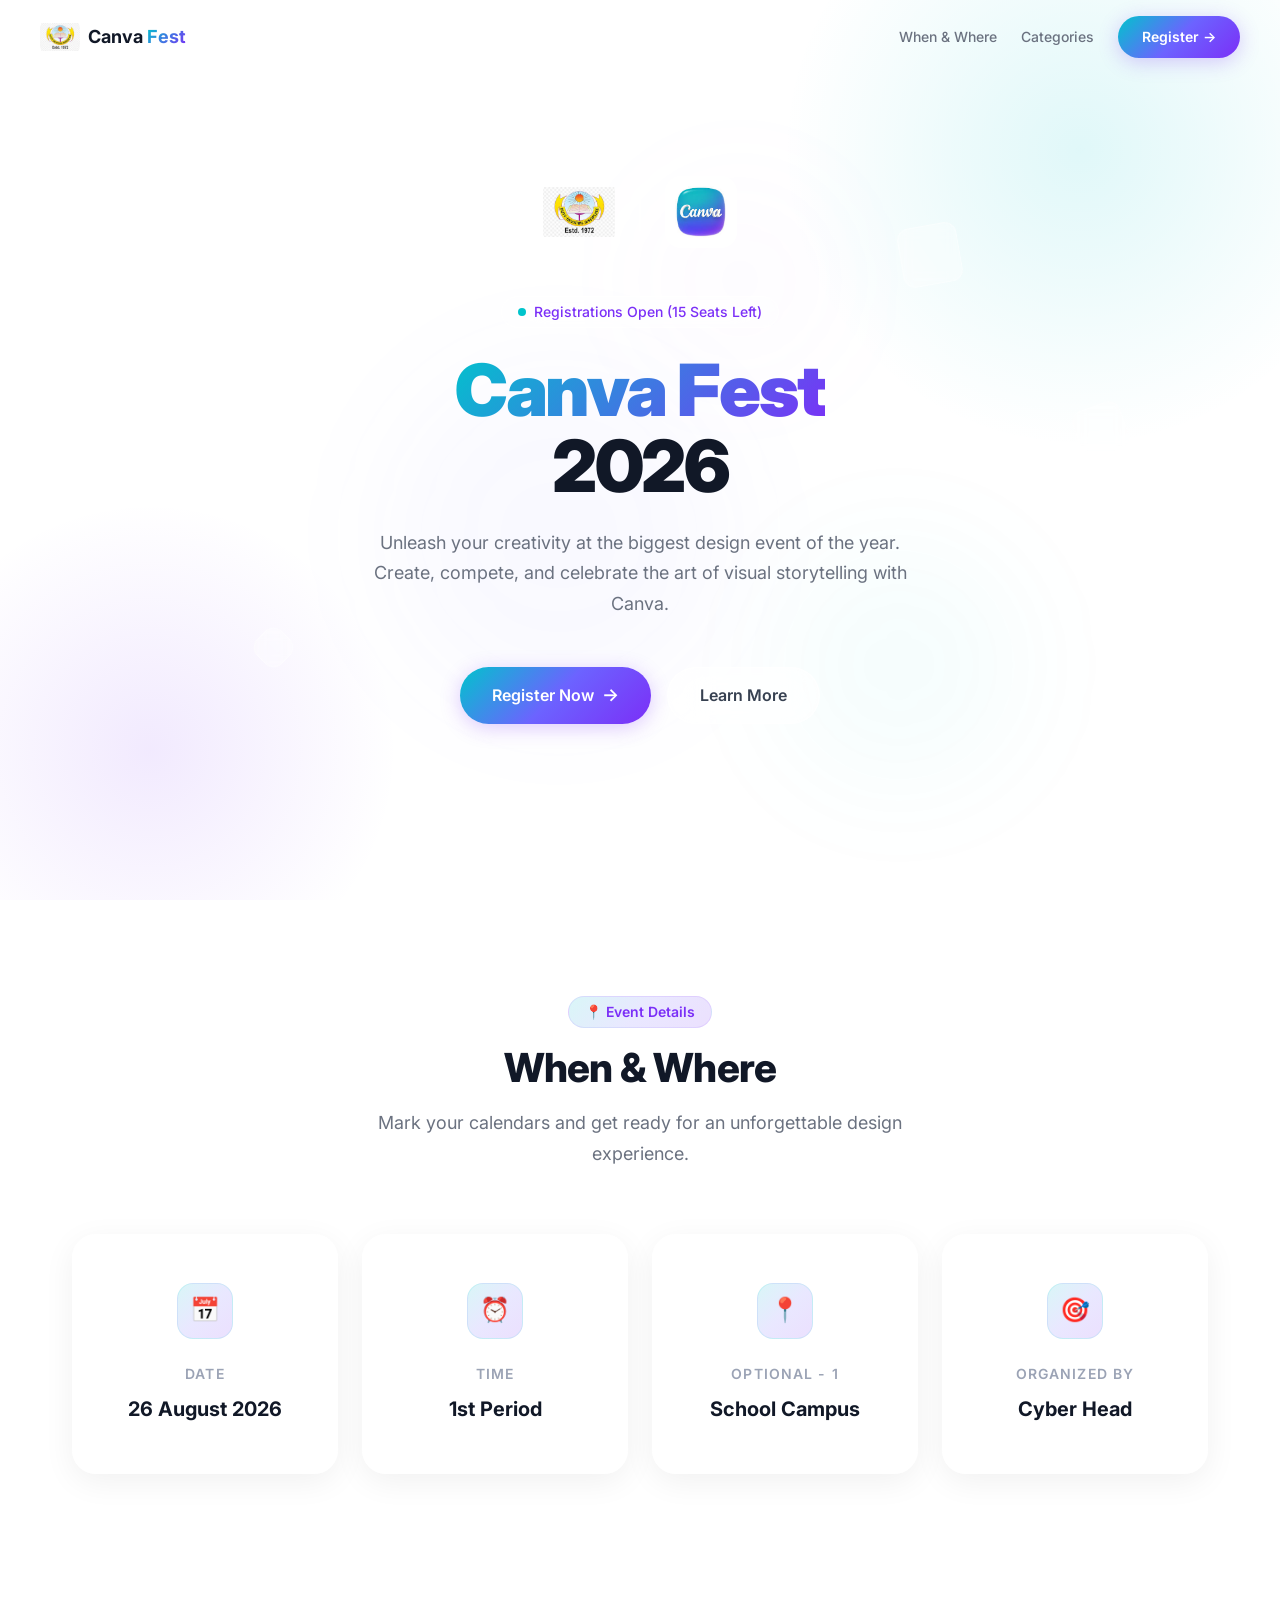
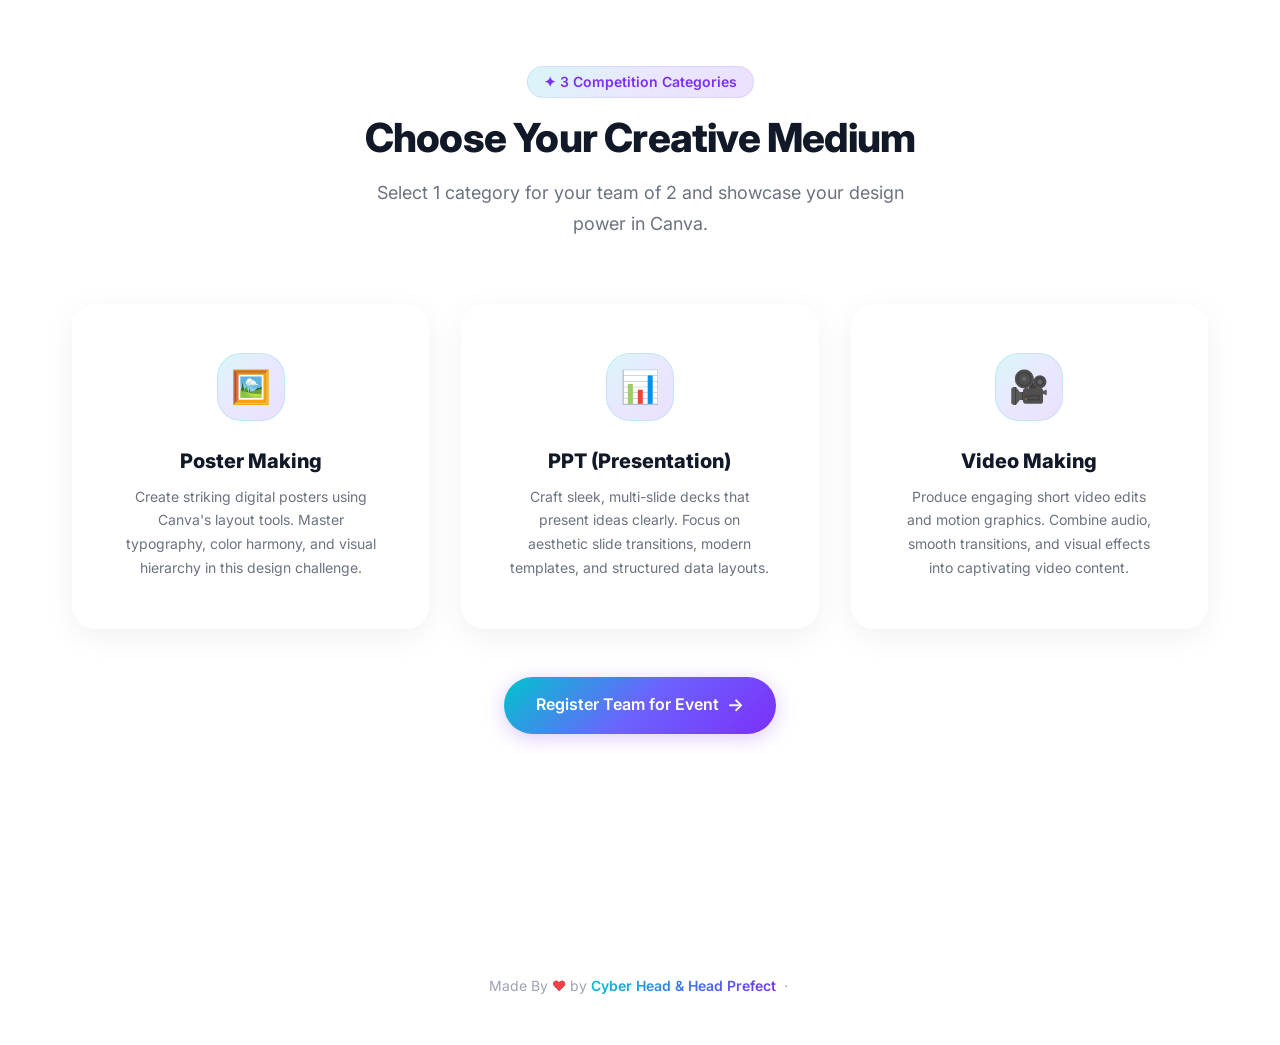
==== index.html @ d44f9035 "Update" ====
<!DOCTYPE html>
<html lang="en">
<head>
  <meta charset="UTF-8">
  <meta name="viewport" content="width=device-width, initial-scale=1.0">
  <meta name="description" content="Canva Fest 2026 — A creative design event organized by the Cyber Head. Register now to showcase your design skills!">
  <title>Canva Fest 2026 — Creative Design Event</title>
  <link rel="icon" href="assets/Canva.png" type="image/png">
  <link rel="stylesheet" href="style.css">
</head>
<body>

  
  <div class="skeleton-wrapper" id="skeletonLoader">
    <div class="skeleton-pulse">
      <div class="skeleton-logo"></div>
    </div>
    <div class="skeleton-bar skeleton-bar--lg"></div>
    <div class="skeleton-bar skeleton-bar--md"></div>
    <div class="skeleton-bar skeleton-bar--sm"></div>
  </div>

  
  <div class="mesh-bg">
    <div class="mesh-orb mesh-orb--1"></div>
    <div class="mesh-orb mesh-orb--2"></div>
    <div class="mesh-orb mesh-orb--3"></div>
  </div>

  <div class="glass-shards">
    <div class="glass-shard glass-shard--1"></div>
    <div class="glass-shard glass-shard--2"></div>
    <div class="glass-shard glass-shard--3"></div>
    <div class="glass-shard glass-shard--4"></div>
    <div class="glass-shard glass-shard--5"></div>
  </div>

  
  <nav class="nav" id="mainNav">
    <div class="nav__inner">
      <a href="index.html" class="nav__brand">
        <img src="assets/Logo.png" alt="School Logo" class="nav__logo">
        <div class="nav__title">Canva <span>Fest</span></div>
      </a>
      <ul class="nav__links">
        <li><a href="#details" class="nav__link">When & Where</a></li>
        <li><a href="#categories" class="nav__link">Categories</a></li>
        <li><a href="register.html" class="btn btn--primary" style="padding: 10px 24px; font-size: 0.875rem;">Register →</a></li>
      </ul>
    </div>
  </nav>

  <!-- Hero Section -->
  <section class="hero" id="hero">
    <div class="hero__content">

      <div class="hero__logos fade-in">
        <img src="assets/Logo.png" alt="School Logo" class="hero__logo-img">
        <div class="hero__logo-divider"></div>
        <img src="assets/Canva.png" alt="Canva Logo" class="hero__logo-img">
      </div>

      <div class="hero__badge fade-in fade-in-delay-1" id="heroBadge">
        <span class="hero__badge-dot" id="heroBadgeDot"></span>
        <span id="heroBadgeText">Registrations Open (15 Seats Left)</span>
      </div>

      <h1 class="hero__title fade-in fade-in-delay-2">
        <span class="hero__title--gradient">Canva Fest</span><br>2026
      </h1>

      <p class="hero__subtitle fade-in fade-in-delay-3">
        Unleash your creativity at the biggest design event of the year. 
        Create, compete, and celebrate the art of visual storytelling with Canva.
      </p>

      <div class="fade-in fade-in-delay-4" style="display: flex; gap: 1rem; justify-content: center; flex-wrap: wrap;">
        <a href="register.html" class="btn btn--primary">
          Register Now
          <span class="btn__icon">→</span>
        </a>
        <a href="#details" class="btn btn--glass">
          Learn More
        </a>
      </div>

    </div>
  </section>

  <!-- 1st Section after Hero: When & Where -->
  <section class="section" id="details">
    <div class="section__header fade-in">
      <span class="section__label">📍 Event Details</span>
      <h2 class="section__title">When & Where</h2>
      <p class="section__description">
        Mark your calendars and get ready for an unforgettable design experience.
      </p>
    </div>

    <div class="details__grid">
      <div class="glass-card detail-card fade-in fade-in-delay-1">
        <div class="detail-card__icon">📅</div>
        <div class="detail-card__title">Date</div>
        <div class="detail-card__value">26 August 2026</div>
      </div>

      <div class="glass-card detail-card fade-in fade-in-delay-2">
        <div class="detail-card__icon">⏰</div>
        <div class="detail-card__title">Time</div>
        <div class="detail-card__value"> 1st Period </div>
      </div>

      <div class="glass-card detail-card fade-in fade-in-delay-3">
        <div class="detail-card__icon">📍</div>
        <div class="detail-card__title"> Optional - 1 </div>
        <div class="detail-card__value">School Campus</div>
      </div>

      <div class="glass-card detail-card fade-in fade-in-delay-4">
        <div class="detail-card__icon">🎯</div>
        <div class="detail-card__title">Organized By</div>
        <div class="detail-card__value">Cyber Head</div>
      </div>
    </div>
  </section>

  <!-- 2nd Section: Competition Categories (Replaces old What is Canva & Team sections) -->
  <section class="section" id="categories">
    <div class="section__header fade-in">
      <span class="section__label">✦ 3 Competition Categories</span>
      <h2 class="section__title">Choose Your Creative Medium</h2>
      <p class="section__description">
        Select 1 category for your team of 2 and showcase your design power in Canva.
      </p>
    </div>

    <div class="categories-showcase-grid">

      <!-- Category 1: Poster Making -->
      <div class="glass-card glass-card--strong cat-showcase-card fade-in fade-in-delay-1">
        <div class="cat-showcase-icon">🖼️</div>
        <h3 class="cat-showcase-title">Poster Making</h3>
        <p class="cat-showcase-desc">
          Create striking digital posters using Canva's layout tools. 
          Master typography, color harmony, and visual hierarchy in this design challenge.
        </p>
      </div>

      <!-- Category 2: PPT -->
      <div class="glass-card glass-card--strong cat-showcase-card fade-in fade-in-delay-2">
        <div class="cat-showcase-icon">📊</div>
        <h3 class="cat-showcase-title">PPT (Presentation)</h3>
        <p class="cat-showcase-desc">
          Craft sleek, multi-slide decks that present ideas clearly. 
          Focus on aesthetic slide transitions, modern templates, and structured data layouts.
        </p>
      </div>

      <!-- Category 3: Video Making -->
      <div class="glass-card glass-card--strong cat-showcase-card fade-in fade-in-delay-3">
        <div class="cat-showcase-icon">🎥</div>
        <h3 class="cat-showcase-title">Video Making</h3>
        <p class="cat-showcase-desc">
          Produce engaging short video edits and motion graphics. 
          Combine audio, smooth transitions, and visual effects into captivating video content.
        </p>
      </div>

    </div>

    <div style="text-align: center; margin-top: var(--space-2xl);" class="fade-in">
      <a href="register.html" class="btn btn--primary">
        Register Team for Event
        <span class="btn__icon">→</span>
      </a>
    </div>
  </section>

  
  <footer class="footer">
    <p class="footer__text">
      Made By <span class="heart">♥</span> by <span>Cyber Head & Head Prefect</span> &nbsp;·&nbsp;
    </p>
  </footer>

  <script src="script.js"></script>
</body>
</html>
---- style.css ----
@import url('https://fonts.googleapis.com/css2?family=Inter:wght@300;400;500;600;700;800;900&display=swap');

:root {
  
  --white: #ffffff;
  --white-soft: #f8f9fc;
  --white-muted: #eef1f6;
  --gray-100: #f1f3f8;
  --gray-200: #e2e6ee;
  --gray-300: #c8cdd8;
  --gray-400: #9ba3b5;
  --gray-500: #6b7280;
  --gray-700: #374151;
  --gray-900: #111827;

  --canva-teal: #00c4cc;
  --canva-cyan: #23b5d3;
  --canva-blue: #6c63ff;
  --canva-purple: #7b2ff7;
  --canva-violet: #8b5cf6;
  --canva-pink: #c084fc;
  --canva-gradient: linear-gradient(135deg, #00c4cc 0%, #6c63ff 50%, #7b2ff7 100%);
  --canva-gradient-soft: linear-gradient(135deg, rgba(0, 196, 204, 0.15) 0%, rgba(108, 99, 255, 0.15) 50%, rgba(123, 47, 247, 0.15) 100%);
  --canva-gradient-text: linear-gradient(135deg, #00c4cc 0%, #7b2ff7 100%);

  
  --glass-bg: rgba(255, 255, 255, 0.45);
  --glass-bg-strong: rgba(255, 255, 255, 0.65);
  --glass-bg-subtle: rgba(255, 255, 255, 0.25);
  --glass-border: rgba(255, 255, 255, 0.5);
  --glass-border-strong: rgba(255, 255, 255, 0.7);
  --glass-shadow: 0 8px 32px rgba(0, 0, 0, 0.06);
  --glass-shadow-lg: 0 16px 48px rgba(0, 0, 0, 0.08);
  --glass-shadow-xl: 0 24px 64px rgba(0, 0, 0, 0.1);
  --glass-blur: blur(20px);
  --glass-blur-strong: blur(30px);

  
  --space-xs: 0.25rem;
  --space-sm: 0.5rem;
  --space-md: 1rem;
  --space-lg: 1.5rem;
  --space-xl: 2rem;
  --space-2xl: 3rem;
  --space-3xl: 4rem;
  --space-4xl: 6rem;

  
  --radius-sm: 8px;
  --radius-md: 12px;
  --radius-lg: 16px;
  --radius-xl: 24px;
  --radius-2xl: 32px;
  --radius-full: 9999px;

  
  --transition-fast: 0.2s cubic-bezier(0.4, 0, 0.2, 1);
  --transition-base: 0.3s cubic-bezier(0.4, 0, 0.2, 1);
  --transition-slow: 0.5s cubic-bezier(0.4, 0, 0.2, 1);
  --transition-spring: 0.6s cubic-bezier(0.34, 1.56, 0.64, 1);

  
  --font-family: 'Inter', -apple-system, BlinkMacSystemFont, 'Segoe UI', sans-serif;
  --font-size-xs: 0.75rem;
  --font-size-sm: 0.875rem;
  --font-size-base: 1rem;
  --font-size-lg: 1.125rem;
  --font-size-xl: 1.25rem;
  --font-size-2xl: 1.5rem;
  --font-size-3xl: 2rem;
  --font-size-4xl: 2.5rem;
  --font-size-5xl: 3.5rem;
  --font-size-6xl: 4.5rem;
}

*,
*::before,
*::after {
  box-sizing: border-box;
  margin: 0;
  padding: 0;
}

html {
  scroll-behavior: smooth;
  -webkit-font-smoothing: antialiased;
  -moz-osx-font-smoothing: grayscale;
}

body {
  font-family: var(--font-family);
  font-size: var(--font-size-base);
  line-height: 1.6;
  color: var(--gray-700);
  background: var(--white);
  overflow-x: hidden;
  min-height: 100vh;
}

img {
  max-width: 100%;
  height: auto;
  display: block;
}

a {
  text-decoration: none;
  color: inherit;
  transition: color var(--transition-fast);
}

button {
  font-family: var(--font-family);
  cursor: pointer;
  border: none;
  outline: none;
}

input, select, textarea {
  font-family: var(--font-family);
  outline: none;
}

.mesh-bg {
  position: fixed;
  inset: 0;
  z-index: -2;
  background: var(--white);
  overflow: hidden;
}

.mesh-bg::before {
  content: '';
  position: absolute;
  width: 600px;
  height: 600px;
  border-radius: 50%;
  background: radial-gradient(circle, rgba(0, 196, 204, 0.12) 0%, transparent 70%);
  top: -150px;
  right: -100px;
  animation: meshFloat1 20s ease-in-out infinite;
}

.mesh-bg::after {
  content: '';
  position: absolute;
  width: 500px;
  height: 500px;
  border-radius: 50%;
  background: radial-gradient(circle, rgba(123, 47, 247, 0.1) 0%, transparent 70%);
  bottom: -100px;
  left: -100px;
  animation: meshFloat2 25s ease-in-out infinite;
}

.mesh-orb {
  position: absolute;
  border-radius: 50%;
  filter: blur(60px);
  opacity: 0.5;
  animation: meshFloat3 18s ease-in-out infinite;
}

.mesh-orb--1 {
  width: 350px;
  height: 350px;
  background: rgba(108, 99, 255, 0.08);
  top: 40%;
  left: 30%;
}

.mesh-orb--2 {
  width: 250px;
  height: 250px;
  background: rgba(0, 196, 204, 0.08);
  top: 60%;
  right: 20%;
  animation-delay: -5s;
  animation-duration: 22s;
}

.mesh-orb--3 {
  width: 200px;
  height: 200px;
  background: rgba(192, 132, 252, 0.06);
  top: 20%;
  left: 50%;
  animation-delay: -10s;
  animation-duration: 28s;
}

@keyframes meshFloat1 {
  0%, 100% { transform: translate(0, 0) scale(1); }
  33% { transform: translate(50px, 80px) scale(1.1); }
  66% { transform: translate(-30px, 40px) scale(0.95); }
}

@keyframes meshFloat2 {
  0%, 100% { transform: translate(0, 0) scale(1); }
  33% { transform: translate(-40px, -60px) scale(1.05); }
  66% { transform: translate(60px, -20px) scale(0.9); }
}

@keyframes meshFloat3 {
  0%, 100% { transform: translate(0, 0); }
  25% { transform: translate(30px, -40px); }
  50% { transform: translate(-20px, 30px); }
  75% { transform: translate(40px, 20px); }
}

.glass-shards {
  position: fixed;
  inset: 0;
  z-index: -1;
  pointer-events: none;
  overflow: hidden;
}

.glass-shard {
  position: absolute;
  background: rgba(255, 255, 255, 0.3);
  backdrop-filter: blur(8px);
  -webkit-backdrop-filter: blur(8px);
  border: 1px solid rgba(255, 255, 255, 0.4);
  border-radius: var(--radius-md);
}

.glass-shard--1 {
  width: 80px;
  height: 80px;
  top: 15%;
  left: 8%;
  transform: rotate(15deg);
  animation: shardFloat 12s ease-in-out infinite;
}

.glass-shard--2 {
  width: 50px;
  height: 50px;
  top: 45%;
  right: 12%;
  transform: rotate(-20deg);
  animation: shardFloat 15s ease-in-out infinite reverse;
  animation-delay: -3s;
}

.glass-shard--3 {
  width: 35px;
  height: 35px;
  top: 70%;
  left: 20%;
  transform: rotate(45deg);
  animation: shardFloat 10s ease-in-out infinite;
  animation-delay: -6s;
}

.glass-shard--4 {
  width: 60px;
  height: 60px;
  top: 25%;
  right: 25%;
  transform: rotate(-10deg);
  animation: shardFloat 18s ease-in-out infinite reverse;
  animation-delay: -2s;
}

.glass-shard--5 {
  width: 45px;
  height: 45px;
  bottom: 20%;
  right: 8%;
  transform: rotate(30deg);
  animation: shardFloat 14s ease-in-out infinite;
  animation-delay: -8s;
}

@keyframes shardFloat {
  0%, 100% { transform: translateY(0) rotate(15deg); opacity: 0.3; }
  50% { transform: translateY(-30px) rotate(25deg); opacity: 0.6; }
}

.glass-card {
  background: var(--glass-bg);
  backdrop-filter: var(--glass-blur);
  -webkit-backdrop-filter: var(--glass-blur);
  border: 1px solid var(--glass-border);
  border-radius: var(--radius-xl);
  box-shadow: var(--glass-shadow);
  transition: transform var(--transition-base), box-shadow var(--transition-base);
}

.glass-card:hover {
  transform: translateY(-4px);
  box-shadow: var(--glass-shadow-lg);
}

.glass-card--strong {
  background: var(--glass-bg-strong);
  border-color: var(--glass-border-strong);
}

.glass-card--subtle {
  background: var(--glass-bg-subtle);
}

.skeleton-wrapper {
  position: fixed;
  inset: 0;
  z-index: 9999;
  background: var(--white);
  display: flex;
  align-items: center;
  justify-content: center;
  flex-direction: column;
  gap: var(--space-xl);
  transition: opacity 0.6s ease, visibility 0.6s ease;
}

.skeleton-wrapper.loaded {
  opacity: 0;
  visibility: hidden;
  pointer-events: none;
}

.skeleton-logo {
  width: 80px;
  height: 80px;
  border-radius: var(--radius-xl);
  background: var(--gray-100);
  position: relative;
  overflow: hidden;
}

.skeleton-bar {
  height: 16px;
  border-radius: var(--radius-full);
  background: var(--gray-100);
  position: relative;
  overflow: hidden;
}

.skeleton-bar--lg {
  width: 280px;
}

.skeleton-bar--md {
  width: 200px;
}

.skeleton-bar--sm {
  width: 140px;
}

.skeleton-logo::after,
.skeleton-bar::after {
  content: '';
  position: absolute;
  inset: 0;
  background: linear-gradient(
    90deg,
    transparent 0%,
    rgba(0, 196, 204, 0.08) 40%,
    rgba(123, 47, 247, 0.08) 60%,
    transparent 100%
  );
  animation: shimmer 1.8s ease-in-out infinite;
}

@keyframes shimmer {
  0% { transform: translateX(-100%); }
  100% { transform: translateX(100%); }
}

.skeleton-pulse {
  width: 120px;
  height: 120px;
  border-radius: 50%;
  position: relative;
  display: flex;
  align-items: center;
  justify-content: center;
}

.skeleton-pulse::before,
.skeleton-pulse::after {
  content: '';
  position: absolute;
  border-radius: 50%;
  border: 2px solid var(--canva-teal);
  opacity: 0;
  animation: pulseRing 2s ease-out infinite;
}

.skeleton-pulse::before {
  inset: 0;
}

.skeleton-pulse::after {
  inset: -10px;
  animation-delay: 0.5s;
}

@keyframes pulseRing {
  0% { transform: scale(0.8); opacity: 0.8; }
  100% { transform: scale(1.3); opacity: 0; }
}

.nav {
  position: fixed;
  top: 0;
  left: 0;
  right: 0;
  z-index: 1000;
  padding: var(--space-md) var(--space-xl);
  transition: background var(--transition-base), backdrop-filter var(--transition-base), box-shadow var(--transition-base);
}

.nav.scrolled {
  background: var(--glass-bg-strong);
  backdrop-filter: var(--glass-blur);
  -webkit-backdrop-filter: var(--glass-blur);
  border-bottom: 1px solid var(--glass-border);
  box-shadow: 0 4px 20px rgba(0, 0, 0, 0.04);
}

.nav__inner {
  max-width: 1200px;
  margin: 0 auto;
  display: flex;
  align-items: center;
  justify-content: space-between;
}

.nav__brand {
  display: flex;
  align-items: center;
  gap: var(--space-sm);
}

.nav__logo {
  width: 40px;
  height: 40px;
  border-radius: var(--radius-md);
  object-fit: contain;
}

.nav__title {
  font-size: var(--font-size-lg);
  font-weight: 700;
  color: var(--gray-900);
}

.nav__title span {
  background: var(--canva-gradient-text);
  -webkit-background-clip: text;
  -webkit-text-fill-color: transparent;
  background-clip: text;
}

.nav__links {
  display: flex;
  align-items: center;
  gap: var(--space-lg);
  list-style: none;
}

.nav__link {
  font-size: var(--font-size-sm);
  font-weight: 500;
  color: var(--gray-500);
  transition: color var(--transition-fast);
  position: relative;
}

.nav__link::after {
  content: '';
  position: absolute;
  bottom: -4px;
  left: 0;
  width: 0;
  height: 2px;
  background: var(--canva-gradient);
  border-radius: var(--radius-full);
  transition: width var(--transition-base);
}

.nav__link:hover {
  color: var(--gray-900);
}

.nav__link:hover::after {
  width: 100%;
}

.hero {
  min-height: 100vh;
  display: flex;
  align-items: center;
  justify-content: center;
  padding: var(--space-4xl) var(--space-xl);
  position: relative;
}

.hero__content {
  text-align: center;
  max-width: 700px;
  z-index: 1;
}

.hero__logos {
  display: flex;
  align-items: center;
  justify-content: center;
  gap: var(--space-lg);
  margin-bottom: var(--space-2xl);
}

.hero__logo-img {
  width: 72px;
  height: 72px;
  object-fit: contain;
  border-radius: var(--radius-lg);
  transition: transform var(--transition-spring);
}

.hero__logo-img:hover {
  transform: scale(1.1) rotate(-3deg);
}

.hero__logo-divider {
  width: 2px;
  height: 40px;
  background: var(--glass-border);
  border-radius: var(--radius-full);
}

.hero__badge {
  display: inline-flex;
  align-items: center;
  gap: var(--space-sm);
  padding: var(--space-xs) var(--space-md);
  background: var(--glass-bg);
  backdrop-filter: var(--glass-blur);
  -webkit-backdrop-filter: var(--glass-blur);
  border: 1px solid var(--glass-border);
  border-radius: var(--radius-full);
  font-size: var(--font-size-sm);
  font-weight: 500;
  color: var(--canva-purple);
  margin-bottom: var(--space-lg);
}

.hero__badge-dot {
  width: 8px;
  height: 8px;
  border-radius: 50%;
  background: var(--canva-teal);
  animation: dotPulse 2s ease-in-out infinite;
}

@keyframes dotPulse {
  0%, 100% { opacity: 1; transform: scale(1); }
  50% { opacity: 0.5; transform: scale(0.8); }
}

.hero__title {
  font-size: var(--font-size-6xl);
  font-weight: 900;
  line-height: 1.05;
  color: var(--gray-900);
  margin-bottom: var(--space-lg);
  letter-spacing: -0.03em;
}

.hero__title--gradient {
  background: var(--canva-gradient-text);
  -webkit-background-clip: text;
  -webkit-text-fill-color: transparent;
  background-clip: text;
}

.hero__subtitle {
  font-size: var(--font-size-lg);
  color: var(--gray-500);
  line-height: 1.7;
  margin-bottom: var(--space-2xl);
  max-width: 540px;
  margin-left: auto;
  margin-right: auto;
}

.btn {
  display: inline-flex;
  align-items: center;
  justify-content: center;
  gap: var(--space-sm);
  padding: 14px 32px;
  font-size: var(--font-size-base);
  font-weight: 600;
  border-radius: var(--radius-full);
  transition: all var(--transition-base);
  position: relative;
  overflow: hidden;
}

.btn--primary {
  background: var(--canva-gradient);
  color: var(--white);
  box-shadow: 0 4px 20px rgba(123, 47, 247, 0.25);
}

.btn--primary:hover {
  transform: translateY(-2px);
  box-shadow: 0 8px 30px rgba(123, 47, 247, 0.35);
}

.btn--primary:active {
  transform: translateY(0);
}

.btn--primary::after {
  content: '';
  position: absolute;
  width: 0;
  height: 0;
  border-radius: 50%;
  background: rgba(255, 255, 255, 0.25);
  transition: width 0.6s ease, height 0.6s ease, opacity 0.6s ease;
  transform: translate(-50%, -50%);
  opacity: 0;
}

.btn--primary.ripple::after {
  width: 300px;
  height: 300px;
  opacity: 0;
}

.btn--glass {
  background: var(--glass-bg-strong);
  backdrop-filter: var(--glass-blur);
  -webkit-backdrop-filter: var(--glass-blur);
  border: 1px solid var(--glass-border);
  color: var(--gray-700);
}

.btn--glass:hover {
  background: var(--glass-bg);
  transform: translateY(-2px);
  box-shadow: var(--glass-shadow);
}

.btn__icon {
  font-size: var(--font-size-lg);
  transition: transform var(--transition-fast);
}

.btn:hover .btn__icon {
  transform: translateX(3px);
}

.section {
  padding: var(--space-4xl) var(--space-xl);
  max-width: 1200px;
  margin: 0 auto;
}

.section__header {
  text-align: center;
  margin-bottom: var(--space-3xl);
}

.section__label {
  display: inline-flex;
  align-items: center;
  gap: var(--space-sm);
  padding: var(--space-xs) var(--space-md);
  background: var(--canva-gradient-soft);
  border-radius: var(--radius-full);
  font-size: var(--font-size-sm);
  font-weight: 600;
  color: var(--canva-purple);
  margin-bottom: var(--space-md);
  border: 1px solid rgba(123, 47, 247, 0.1);
}

.section__title {
  font-size: var(--font-size-4xl);
  font-weight: 800;
  color: var(--gray-900);
  line-height: 1.2;
  letter-spacing: -0.02em;
}

.section__description {
  font-size: var(--font-size-lg);
  color: var(--gray-500);
  max-width: 560px;
  margin: var(--space-md) auto 0;
  line-height: 1.7;
}

.about__card {
  padding: var(--space-3xl);
  display: flex;
  align-items: center;
  gap: var(--space-3xl);
}

.about__image-wrapper {
  flex-shrink: 0;
  width: 200px;
  height: 200px;
  display: flex;
  align-items: center;
  justify-content: center;
  background: var(--canva-gradient-soft);
  border-radius: var(--radius-2xl);
  border: 1px solid rgba(0, 196, 204, 0.15);
}

.about__image {
  width: 140px;
  height: 140px;
  object-fit: contain;
}

.about__text {
  flex: 1;
}

.about__text h3 {
  font-size: var(--font-size-2xl);
  font-weight: 700;
  color: var(--gray-900);
  margin-bottom: var(--space-md);
}

.about__text p {
  color: var(--gray-500);
  line-height: 1.8;
  margin-bottom: var(--space-md);
}

.about__text p:last-child {
  margin-bottom: 0;
}

.details__grid {
  display: grid;
  grid-template-columns: repeat(auto-fit, minmax(250px, 1fr));
  gap: var(--space-lg);
}

.detail-card {
  padding: var(--space-2xl);
  text-align: center;
}

.detail-card__icon {
  width: 56px;
  height: 56px;
  border-radius: var(--radius-lg);
  background: var(--canva-gradient-soft);
  display: flex;
  align-items: center;
  justify-content: center;
  font-size: 24px;
  margin: 0 auto var(--space-lg);
  border: 1px solid rgba(0, 196, 204, 0.12);
}

.detail-card__title {
  font-size: var(--font-size-sm);
  font-weight: 600;
  color: var(--gray-400);
  text-transform: uppercase;
  letter-spacing: 0.08em;
  margin-bottom: var(--space-sm);
}

.detail-card__value {
  font-size: var(--font-size-xl);
  font-weight: 700;
  color: var(--gray-900);
}

/* Category Showcase Section Styles */
.categories-showcase-grid {
  display: grid;
  grid-template-columns: repeat(auto-fit, minmax(280px, 1fr));
  gap: var(--space-xl);
}

.cat-showcase-card {
  padding: var(--space-2xl);
  text-align: center;
  position: relative;
  overflow: hidden;
  transition: transform var(--transition-base), box-shadow var(--transition-base);
}

.cat-showcase-card::before {
  content: '';
  position: absolute;
  top: 0;
  left: 0;
  right: 0;
  height: 4px;
  background: var(--canva-gradient);
  opacity: 0;
  transition: opacity var(--transition-fast);
}

.cat-showcase-card:hover::before {
  opacity: 1;
}

.cat-showcase-icon {
  width: 68px;
  height: 68px;
  border-radius: var(--radius-xl);
  background: var(--canva-gradient-soft);
  display: flex;
  align-items: center;
  justify-content: center;
  font-size: 32px;
  margin: 0 auto var(--space-lg);
  border: 1px solid rgba(0, 196, 204, 0.15);
  transition: transform var(--transition-spring);
}

.cat-showcase-card:hover .cat-showcase-icon {
  transform: scale(1.1) rotate(4deg);
}

.cat-showcase-title {
  font-size: var(--font-size-xl);
  font-weight: 800;
  color: var(--gray-900);
  margin-bottom: var(--space-sm);
}

.cat-showcase-desc {
  font-size: var(--font-size-sm);
  color: var(--gray-500);
  line-height: 1.7;
}

.teammates__card {
  padding: var(--space-3xl);
  display: flex;
  align-items: center;
  gap: var(--space-3xl);
  flex-direction: row-reverse;
}

.teammates__image-wrapper {
  flex-shrink: 0;
  width: 220px;
  display: flex;
  align-items: center;
  justify-content: center;
}

.teammates__image {
  width: 200px;
  height: auto;
  filter: drop-shadow(0 8px 24px rgba(0, 0, 0, 0.08));
  transition: transform var(--transition-spring);
}

.teammates__image:hover {
  transform: scale(1.05);
}

.teammates__text {
  flex: 1;
}

.teammates__text h3 {
  font-size: var(--font-size-2xl);
  font-weight: 700;
  color: var(--gray-900);
  margin-bottom: var(--space-md);
}

.teammates__text p {
  color: var(--gray-500);
  line-height: 1.8;
  margin-bottom: var(--space-xl);
}

.footer {
  padding: var(--space-2xl) var(--space-xl);
  text-align: center;
  border-top: 1px solid var(--glass-border);
  margin-top: var(--space-4xl);
}

.footer__text {
  font-size: var(--font-size-sm);
  color: var(--gray-400);
}

.footer__text span {
  background: var(--canva-gradient-text);
  -webkit-background-clip: text;
  -webkit-text-fill-color: transparent;
  background-clip: text;
  font-weight: 600;
}

.footer__text .heart {
  color: #ef4444;
  -webkit-text-fill-color: #ef4444;
  display: inline;
  animation: heartbeat 1.5s ease-in-out infinite;
}

@keyframes heartbeat {
  0%, 100% { transform: scale(1); }
  50% { transform: scale(1.15); }
}

.register-page {
  min-height: 100vh;
  display: flex;
  align-items: center;
  justify-content: center;
  padding: var(--space-4xl) var(--space-xl);
}

.register__container {
  width: 100%;
  max-width: 600px;
}

.register__header {
  text-align: center;
  margin-bottom: var(--space-2xl);
}

.register__back {
  display: inline-flex;
  align-items: center;
  gap: var(--space-sm);
  font-size: var(--font-size-sm);
  font-weight: 500;
  color: var(--gray-400);
  margin-bottom: var(--space-xl);
  transition: color var(--transition-fast);
}

.register__back:hover {
  color: var(--gray-700);
}

.register__back-icon {
  transition: transform var(--transition-fast);
}

.register__back:hover .register__back-icon {
  transform: translateX(-3px);
}

.register__title {
  font-size: var(--font-size-3xl);
  font-weight: 800;
  color: var(--gray-900);
  margin-bottom: var(--space-sm);
}

.register__subtitle {
  font-size: var(--font-size-base);
  color: var(--gray-400);
}

/* Seats Counter Banner */
.seats-banner {
  background: var(--glass-bg-strong);
  backdrop-filter: var(--glass-blur);
  -webkit-backdrop-filter: var(--glass-blur);
  border: 1px solid var(--glass-border-strong);
  border-radius: var(--radius-lg);
  padding: var(--space-md) var(--space-lg);
  margin-top: var(--space-lg);
  display: flex;
  align-items: center;
  justify-content: space-between;
  gap: var(--space-md);
  box-shadow: 0 4px 16px rgba(0, 0, 0, 0.04);
}

.seats-info {
  display: flex;
  align-items: center;
  gap: var(--space-sm);
}

.seats-badge {
  display: inline-flex;
  align-items: center;
  gap: 6px;
  padding: 4px 12px;
  background: rgba(0, 196, 204, 0.12);
  border: 1px solid rgba(0, 196, 204, 0.25);
  border-radius: var(--radius-full);
  font-size: var(--font-size-xs);
  font-weight: 700;
  color: #028487;
}

.seats-badge--urgent {
  background: rgba(239, 68, 68, 0.12);
  border-color: rgba(239, 68, 68, 0.25);
  color: #dc2626;
}

.seats-badge__dot {
  width: 7px;
  height: 7px;
  border-radius: 50%;
  background: currentColor;
  animation: dotPulse 1.5s infinite;
}

.seats-text {
  font-size: var(--font-size-sm);
  font-weight: 600;
  color: var(--gray-700);
}

.seats-progress-track {
  width: 120px;
  height: 8px;
  background: rgba(0, 0, 0, 0.06);
  border-radius: var(--radius-full);
  overflow: hidden;
}

.seats-progress-fill {
  height: 100%;
  background: var(--canva-gradient);
  border-radius: var(--radius-full);
  transition: width 0.6s cubic-bezier(0.4, 0, 0.2, 1);
}

/* MCQ Category Selector Section */
.category-section {
  margin-top: var(--space-lg);
  margin-bottom: var(--space-xl);
}

.category-section__title {
  font-size: var(--font-size-sm);
  font-weight: 700;
  color: var(--gray-900);
  margin-bottom: 4px;
  display: flex;
  align-items: center;
  justify-content: space-between;
}

.category-section__tag {
  font-size: var(--font-size-xs);
  color: var(--canva-purple);
  background: var(--canva-gradient-soft);
  padding: 2px 8px;
  border-radius: var(--radius-full);
  font-weight: 600;
}

.mcq-grid {
  display: grid;
  grid-template-columns: repeat(3, 1fr);
  gap: var(--space-md);
  margin-top: var(--space-md);
}

@media (max-width: 600px) {
  .mcq-grid {
    grid-template-columns: 1fr;
  }
}

.mcq-card {
  position: relative;
  cursor: pointer;
  background: rgba(255, 255, 255, 0.55);
  backdrop-filter: blur(12px);
  -webkit-backdrop-filter: blur(12px);
  border: 2px solid var(--gray-200);
  border-radius: var(--radius-lg);
  padding: var(--space-md);
  transition: all var(--transition-base);
  user-select: none;
  display: flex;
  flex-direction: column;
  align-items: center;
  text-align: center;
}

.mcq-card:hover {
  border-color: var(--canva-teal);
  background: rgba(255, 255, 255, 0.85);
  transform: translateY(-3px);
  box-shadow: 0 8px 24px rgba(0, 196, 204, 0.12);
}

.mcq-card input[type="radio"] {
  position: absolute;
  opacity: 0;
  pointer-events: none;
}

.mcq-card__icon {
  font-size: 2rem;
  margin-bottom: var(--space-xs);
  transition: transform var(--transition-spring);
}

.mcq-card:hover .mcq-card__icon {
  transform: scale(1.15) rotate(3deg);
}

.mcq-card__name {
  font-size: var(--font-size-sm);
  font-weight: 700;
  color: var(--gray-900);
  margin-bottom: 2px;
}

.mcq-card__desc {
  font-size: 0.75rem;
  color: var(--gray-500);
}

.mcq-card__radio-badge {
  margin-top: var(--space-sm);
  width: 20px;
  height: 20px;
  border-radius: 50%;
  border: 2px solid var(--gray-300);
  display: flex;
  align-items: center;
  justify-content: center;
  transition: all var(--transition-fast);
}

.mcq-card__radio-badge::after {
  content: '';
  width: 10px;
  height: 10px;
  border-radius: 50%;
  background: var(--canva-purple);
  transform: scale(0);
  transition: transform var(--transition-spring);
}

/* Checked MCQ Card State */
.mcq-card.selected {
  border-color: var(--canva-purple);
  background: linear-gradient(135deg, rgba(0, 196, 204, 0.08) 0%, rgba(123, 47, 247, 0.08) 100%);
  box-shadow: 0 0 0 4px rgba(123, 47, 247, 0.15), 0 8px 24px rgba(123, 47, 247, 0.1);
  transform: translateY(-2px);
}

.mcq-card.selected .mcq-card__radio-badge {
  border-color: var(--canva-purple);
}

.mcq-card.selected .mcq-card__radio-badge::after {
  transform: scale(1);
}

.mcq-card.error {
  border-color: #ef4444;
  animation: shake 0.4s ease;
}

/* Registration Closed Card */
.closed-card {
  padding: var(--space-3xl) var(--space-2xl);
  text-align: center;
  display: none;
}

.closed-card.visible {
  display: block;
  animation: successFadeIn 0.5s ease;
}

.closed__icon {
  width: 76px;
  height: 76px;
  border-radius: 50%;
  background: linear-gradient(135deg, rgba(239, 68, 68, 0.15), rgba(220, 38, 38, 0.05));
  border: 1.5px solid rgba(239, 68, 68, 0.25);
  display: flex;
  align-items: center;
  justify-content: center;
  margin: 0 auto var(--space-lg);
  font-size: 34px;
}

.closed__title {
  font-size: var(--font-size-2xl);
  font-weight: 800;
  color: var(--gray-900);
  margin-bottom: var(--space-sm);
}

.closed__subtitle {
  font-size: var(--font-size-base);
  color: var(--gray-500);
  margin-bottom: var(--space-xl);
  line-height: 1.6;
}

.closed__contact-box {
  background: var(--canva-gradient-soft);
  border: 1px dashed rgba(123, 47, 247, 0.3);
  border-radius: var(--radius-lg);
  padding: var(--space-lg);
  margin-bottom: var(--space-xl);
}

.closed__contact-title {
  font-size: var(--font-size-xs);
  text-transform: uppercase;
  letter-spacing: 0.08em;
  font-weight: 700;
  color: var(--canva-purple);
  margin-bottom: var(--space-xs);
}

.closed__contact-text {
  font-size: var(--font-size-lg);
  font-weight: 800;
  color: var(--gray-900);
}

.register__form-card {
  padding: var(--space-2xl);
}

.team-member-section {
  margin-top: var(--space-xl);
  padding-top: var(--space-xl);
  border-top: 1px solid var(--glass-border);
}

.team-member-label {
  font-size: var(--font-size-lg);
  font-weight: 700;
  color: var(--gray-900);
  margin-bottom: var(--space-lg);
}

.form-row {
  display: grid;
  grid-template-columns: 1fr 1fr;
  gap: var(--space-md);
}

.form-group__select.error {
  border-color: #ef4444;
  box-shadow: 0 0 0 4px rgba(239, 68, 68, 0.1);
}

.form-group {
  margin-bottom: var(--space-lg);
}

.form-group__label {
  display: block;
  font-size: var(--font-size-sm);
  font-weight: 600;
  color: var(--gray-700);
  margin-bottom: var(--space-sm);
}

.form-group__input {
  width: 100%;
  padding: 14px 18px;
  font-size: var(--font-size-base);
  color: var(--gray-900);
  background: rgba(255, 255, 255, 0.6);
  backdrop-filter: blur(10px);
  -webkit-backdrop-filter: blur(10px);
  border: 1.5px solid var(--gray-200);
  border-radius: var(--radius-md);
  transition: all var(--transition-fast);
}

.form-group__input::placeholder {
  color: var(--gray-300);
}

.form-group__input:focus {
  border-color: var(--canva-teal);
  box-shadow: 0 0 0 4px rgba(0, 196, 204, 0.1);
}

.form-group__input.error {
  border-color: #ef4444;
  box-shadow: 0 0 0 4px rgba(239, 68, 68, 0.1);
}

.form-group__error {
  font-size: var(--font-size-xs);
  color: #ef4444;
  margin-top: var(--space-xs);
  display: none;
}

.form-group__error.visible {
  display: block;
}

.form-group__select {
  width: 100%;
  padding: 14px 18px;
  font-size: var(--font-size-base);
  color: var(--gray-900);
  background: rgba(255, 255, 255, 0.6);
  backdrop-filter: blur(10px);
  -webkit-backdrop-filter: blur(10px);
  border: 1.5px solid var(--gray-200);
  border-radius: var(--radius-md);
  transition: all var(--transition-fast);
  appearance: none;
  background-image: url("data:image/svg+xml,%3Csvg xmlns='http://www.w3.org/2000/svg' width='16' height='16' viewBox='0 0 24 24' fill='none' stroke='%239ba3b5' stroke-width='2' stroke-linecap='round' stroke-linejoin='round'%3E%3Cpath d='M6 9l6 6 6-6'/%3E%3C/svg%3E");
  background-repeat: no-repeat;
  background-position: right 14px center;
  cursor: pointer;
}

.form-group__select:focus {
  border-color: var(--canva-teal);
  box-shadow: 0 0 0 4px rgba(0, 196, 204, 0.1);
}

.btn--submit {
  width: 100%;
  padding: 16px;
  margin-top: var(--space-md);
  font-size: var(--font-size-base);
  font-weight: 700;
}

.success-card {
  padding: var(--space-3xl);
  text-align: center;
  display: none;
}

.success-card.visible {
  display: block;
  animation: successFadeIn 0.6s ease;
}

@keyframes successFadeIn {
  from {
    opacity: 0;
    transform: translateY(20px) scale(0.95);
  }
  to {
    opacity: 1;
    transform: translateY(0) scale(1);
  }
}

.success__checkmark {
  width: 80px;
  height: 80px;
  border-radius: 50%;
  background: var(--canva-gradient);
  display: flex;
  align-items: center;
  justify-content: center;
  margin: 0 auto var(--space-xl);
  font-size: 36px;
  color: white;
  animation: checkmarkPop 0.5s var(--transition-spring);
}

@keyframes checkmarkPop {
  from { transform: scale(0); }
  to { transform: scale(1); }
}

.success__title {
  font-size: var(--font-size-2xl);
  font-weight: 800;
  color: var(--gray-900);
  margin-bottom: var(--space-sm);
}

.success__message {
  font-size: var(--font-size-base);
  color: var(--gray-500);
  margin-bottom: var(--space-xl);
  line-height: 1.7;
}

.success__details {
  background: var(--canva-gradient-soft);
  border-radius: var(--radius-lg);
  padding: var(--space-lg);
  margin-bottom: var(--space-xl);
  text-align: left;
  border: 1px solid rgba(0, 196, 204, 0.1);
}

.success__detail-row {
  display: flex;
  justify-content: space-between;
  padding: var(--space-sm) 0;
  border-bottom: 1px solid rgba(0, 0, 0, 0.04);
}

.success__detail-row:last-child {
  border-bottom: none;
}

.success__detail-label {
  font-size: var(--font-size-sm);
  color: var(--gray-400);
  font-weight: 500;
}

.success__detail-value {
  font-size: var(--font-size-sm);
  color: var(--gray-900);
  font-weight: 600;
}

.confetti-container {
  position: fixed;
  inset: 0;
  pointer-events: none;
  z-index: 10000;
  overflow: hidden;
}

.confetti-piece {
  position: absolute;
  width: 10px;
  height: 10px;
  top: -20px;
  animation: confettiFall linear forwards;
}

@keyframes confettiFall {
  0% {
    transform: translateY(0) rotateZ(0deg) rotateX(0deg);
    opacity: 1;
  }
  75% {
    opacity: 1;
  }
  100% {
    transform: translateY(100vh) rotateZ(720deg) rotateX(360deg);
    opacity: 0;
  }
}

.fade-in {
  opacity: 0;
  transform: translateY(30px);
  transition: opacity 0.7s ease, transform 0.7s ease;
}

.fade-in.visible {
  opacity: 1;
  transform: translateY(0);
}

.fade-in-delay-1 { transition-delay: 0.1s; }
.fade-in-delay-2 { transition-delay: 0.2s; }
.fade-in-delay-3 { transition-delay: 0.3s; }
.fade-in-delay-4 { transition-delay: 0.4s; }

@media (max-width: 768px) {
  .hero__title {
    font-size: var(--font-size-4xl);
  }

  .hero__subtitle {
    font-size: var(--font-size-base);
  }

  .section__title {
    font-size: var(--font-size-3xl);
  }

  .about__card {
    flex-direction: column;
    text-align: center;
    padding: var(--space-xl);
  }

  .about__image-wrapper {
    width: 150px;
    height: 150px;
  }

  .about__image {
    width: 100px;
    height: 100px;
  }

  .teammates__card {
    flex-direction: column;
    text-align: center;
    padding: var(--space-xl);
  }

  .teammates__image-wrapper {
    width: 160px;
  }

  .teammates__image {
    width: 150px;
  }

  .details__grid {
    grid-template-columns: 1fr 1fr;
  }

  .nav__links {
    display: none;
  }

  .register__form-card {
    padding: var(--space-lg);
  }

  .form-row {
    grid-template-columns: 1fr;
  }

  .hero__logos {
    gap: var(--space-md);
  }

  .hero__logo-img {
    width: 56px;
    height: 56px;
  }
}

@media (max-width: 480px) {
  .hero__title {
    font-size: var(--font-size-3xl);
  }

  .details__grid {
    grid-template-columns: 1fr;
  }

  .section {
    padding: var(--space-3xl) var(--space-md);
  }
}

::-webkit-scrollbar {
  width: 8px;
}

::-webkit-scrollbar-track {
  background: var(--white-soft);
}

::-webkit-scrollbar-thumb {
  background: var(--gray-300);
  border-radius: var(--radius-full);
}

::-webkit-scrollbar-thumb:hover {
  background: var(--gray-400);
}
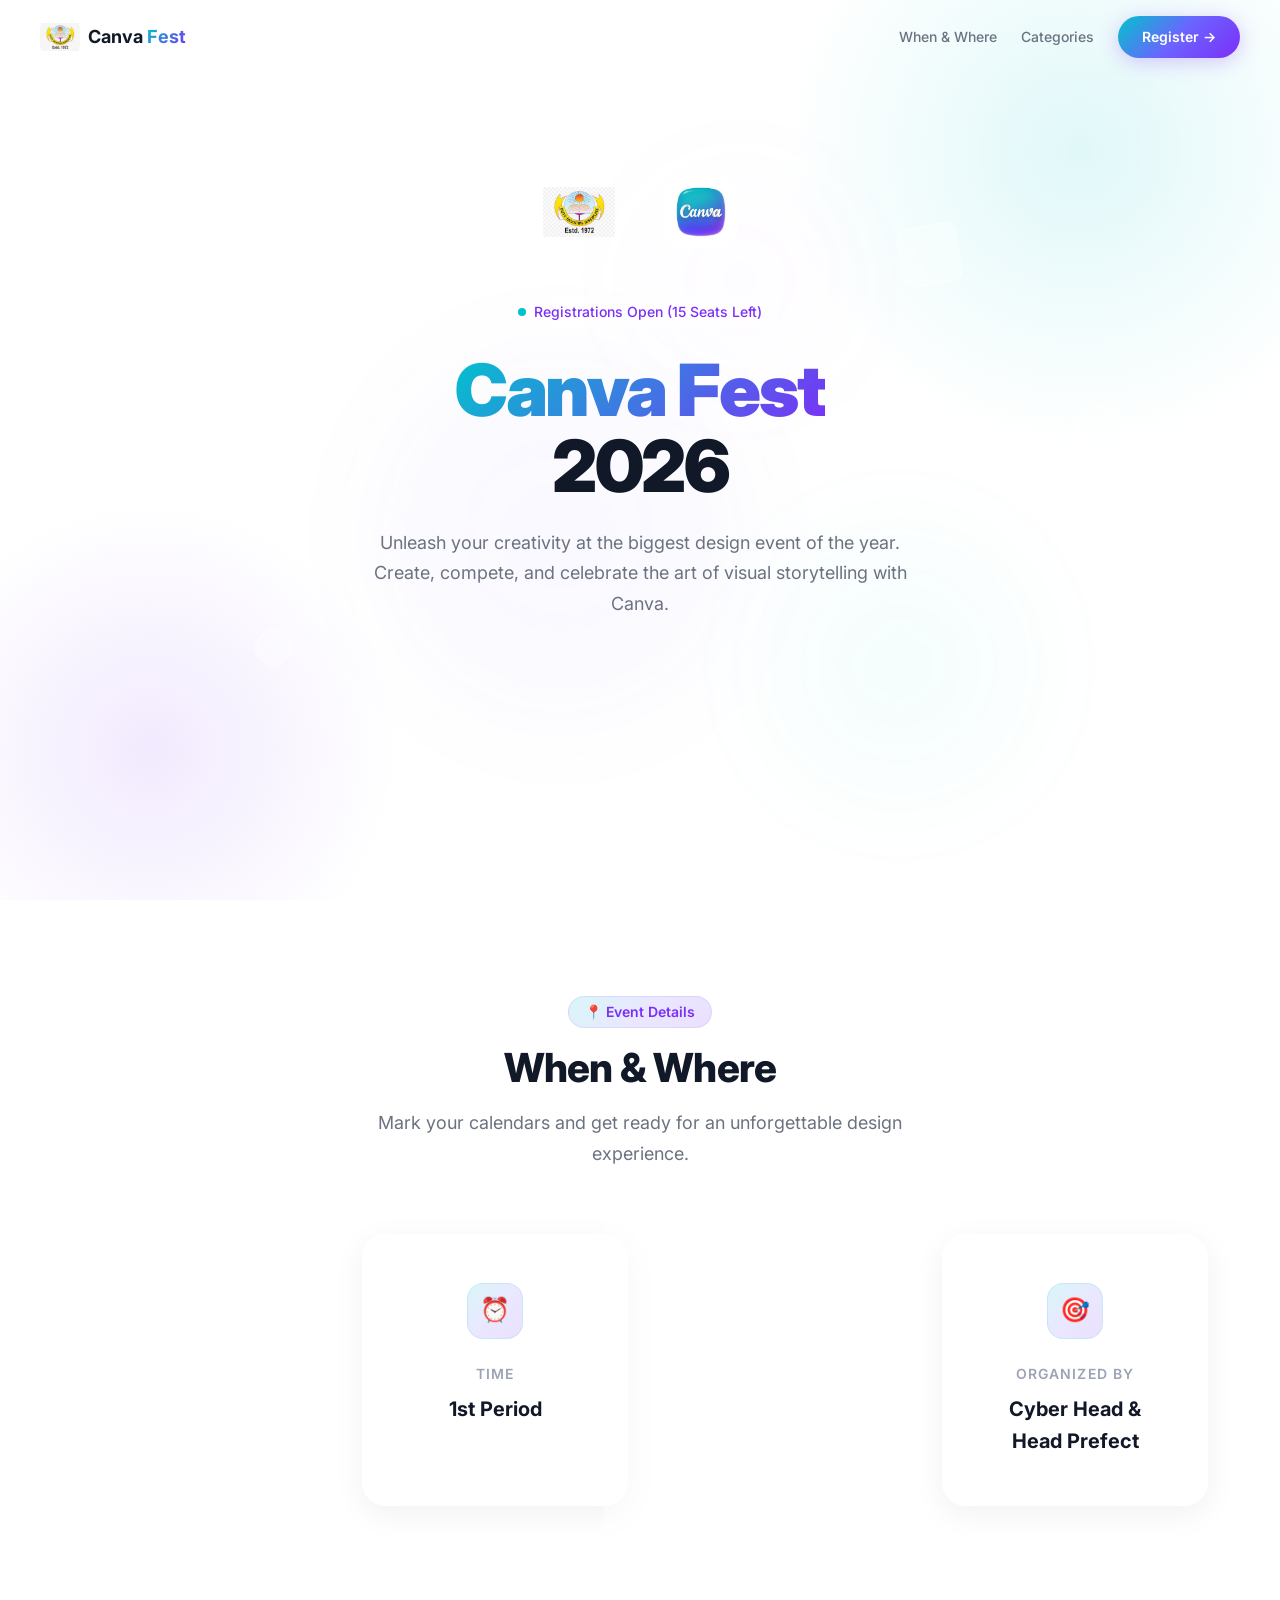
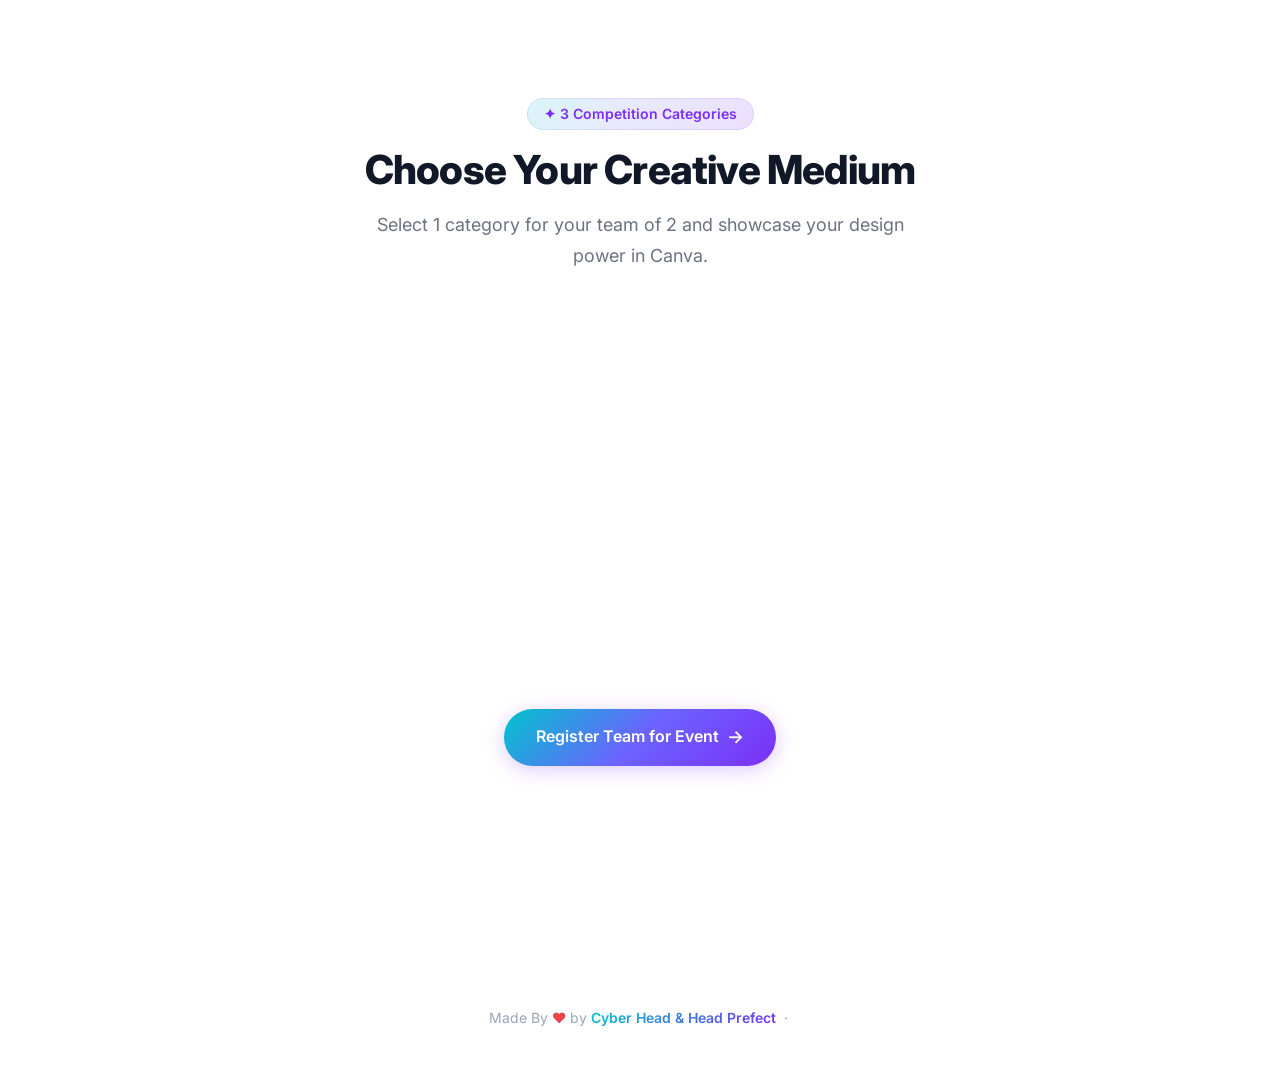
==== commit 1a304c0d: "Update detail card titles and values in index.html" ====
--- a/index.html
+++ b/index.html
@@ -112,14 +112,14 @@
 
       <div class="glass-card detail-card fade-in fade-in-delay-3">
         <div class="detail-card__icon">📍</div>
-        <div class="detail-card__title"> Optional - 1 </div>
-        <div class="detail-card__value">School Campus</div>
+        <div class="detail-card__title"> Venue </div>
+        <div class="detail-card__value"> Optional - 1</div>
       </div>
 
       <div class="glass-card detail-card fade-in fade-in-delay-4">
         <div class="detail-card__icon">🎯</div>
         <div class="detail-card__title">Organized By</div>
-        <div class="detail-card__value">Cyber Head</div>
+        <div class="detail-card__value">Cyber Head & Head Prefect</div>
       </div>
     </div>
   </section>
@@ -185,4 +185,4 @@
 
   <script src="script.js"></script>
 </body>
-</html>+</html>
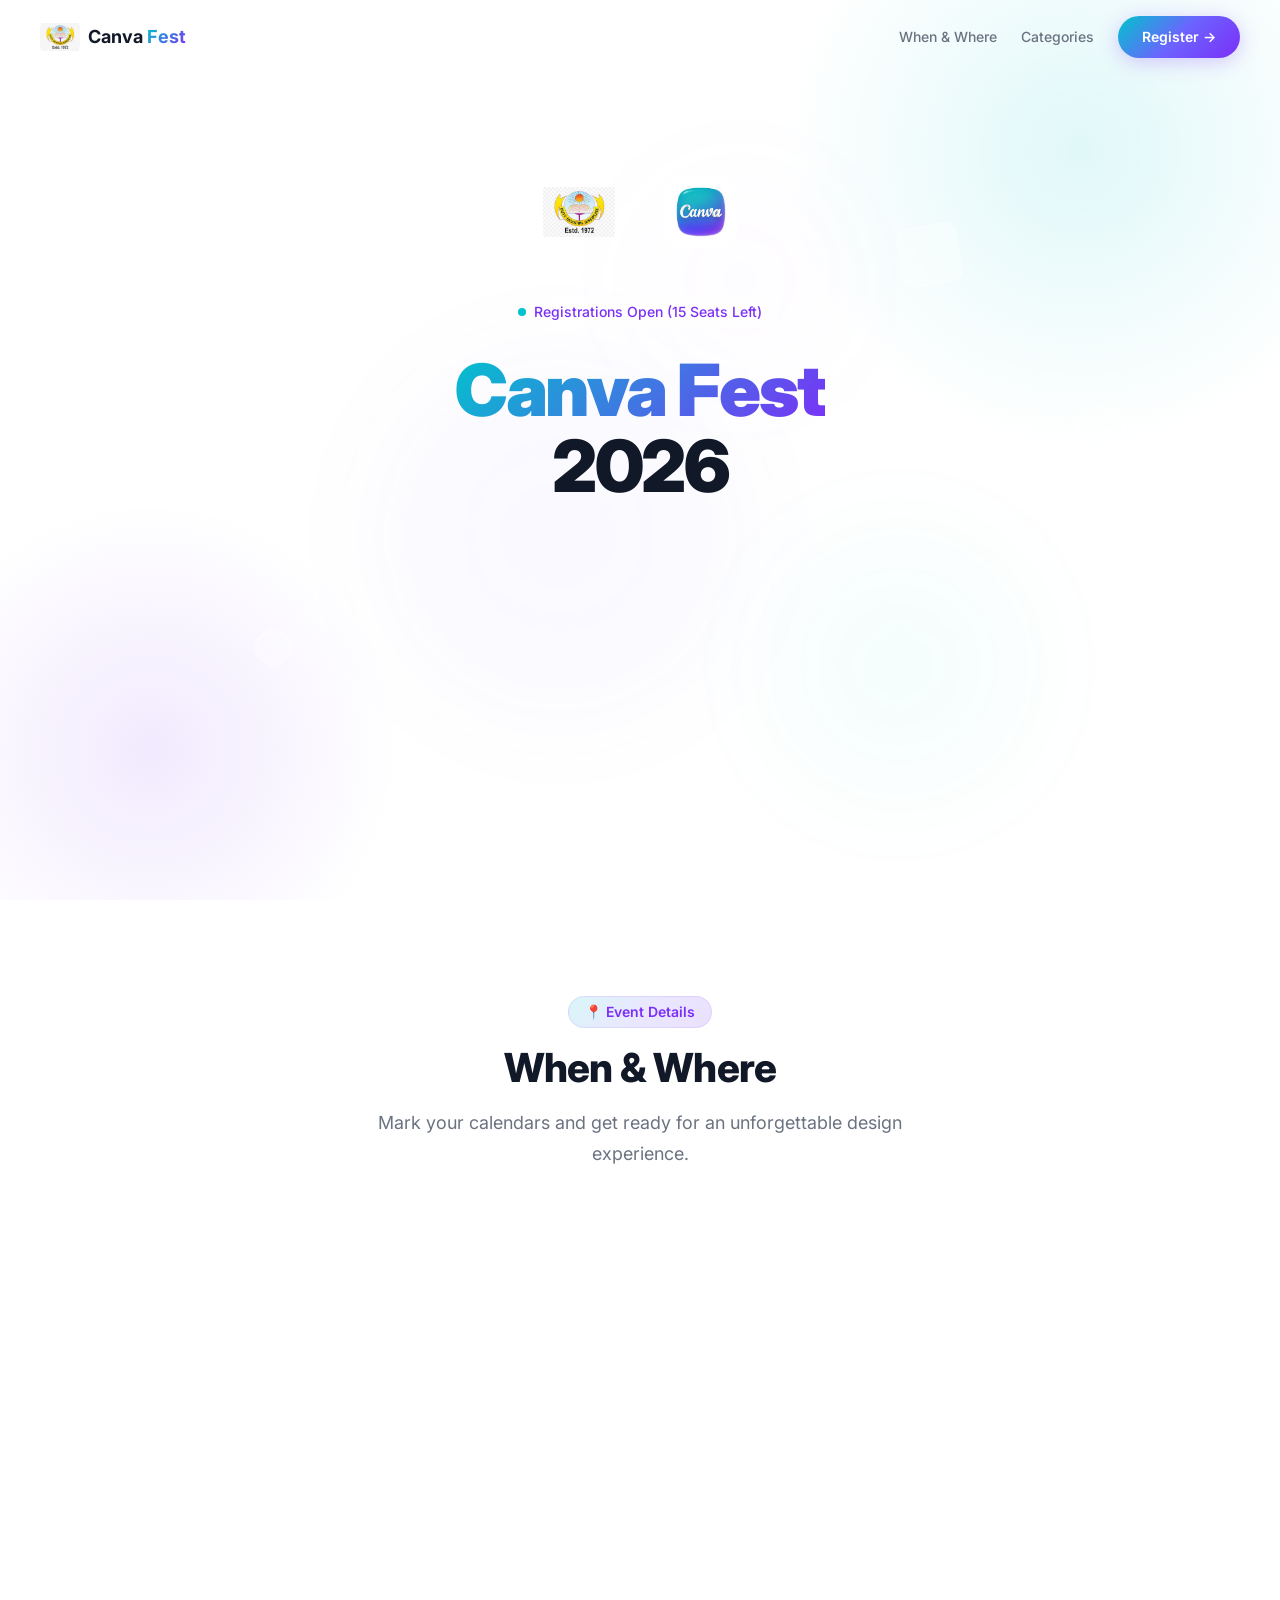
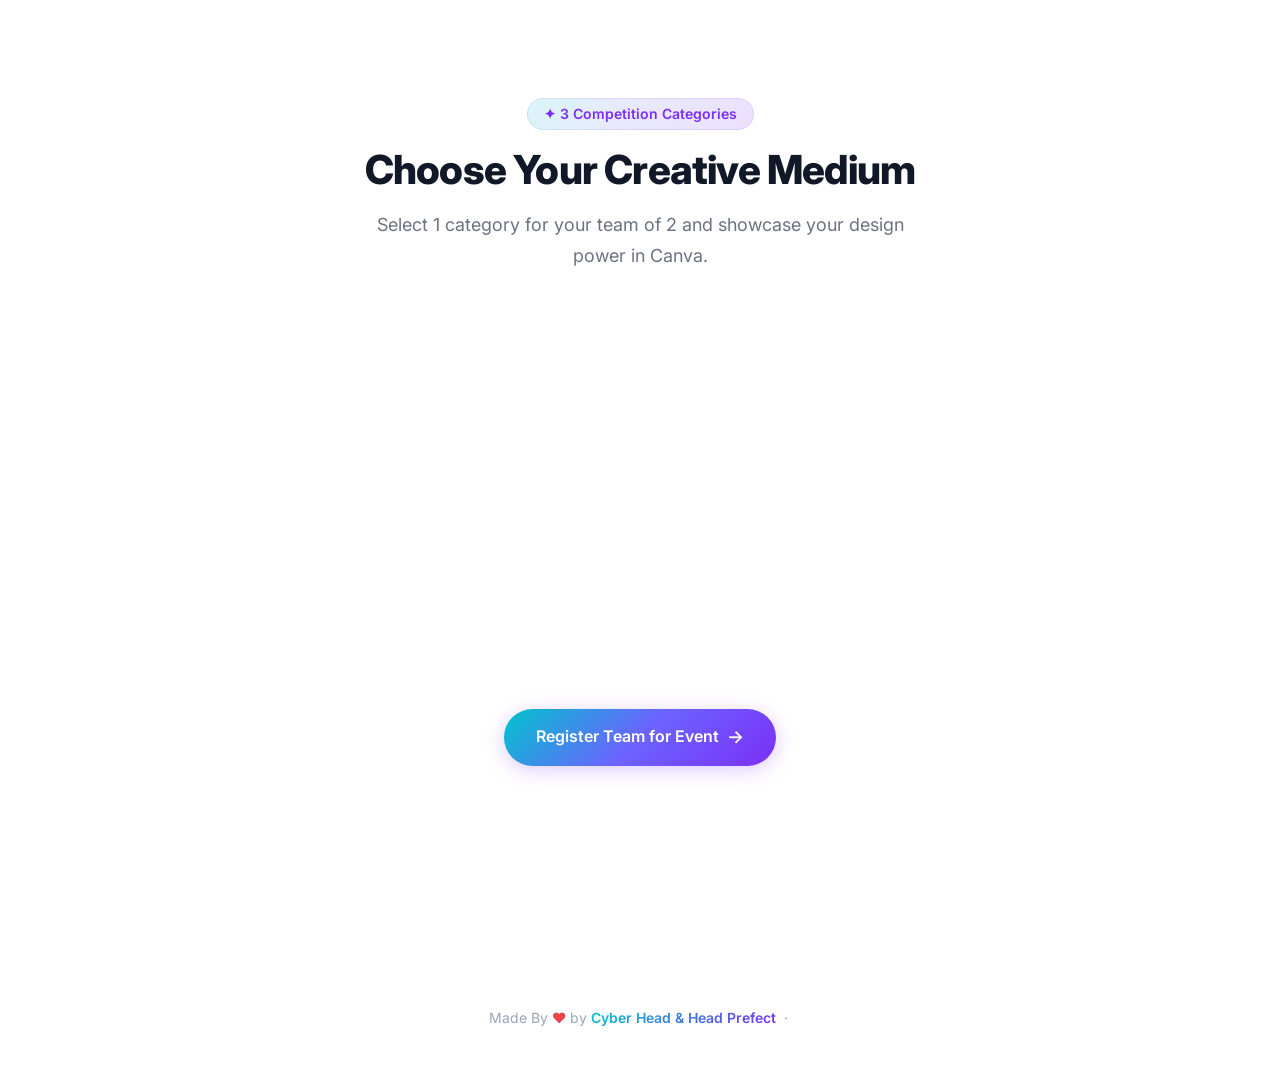
==== commit 4b93a16e: "Learn More Extended" ====
--- a/index.html
+++ b/index.html
@@ -79,7 +79,7 @@
           Register Now
           <span class="btn__icon">→</span>
         </a>
-        <a href="#details" class="btn btn--glass">
+        <a href="https://canvafest2026-8a97895.public.builtwithrocket.new" target="_blank" rel="noopener noreferrer" class="btn btn--glass">
           Learn More
         </a>
       </div>
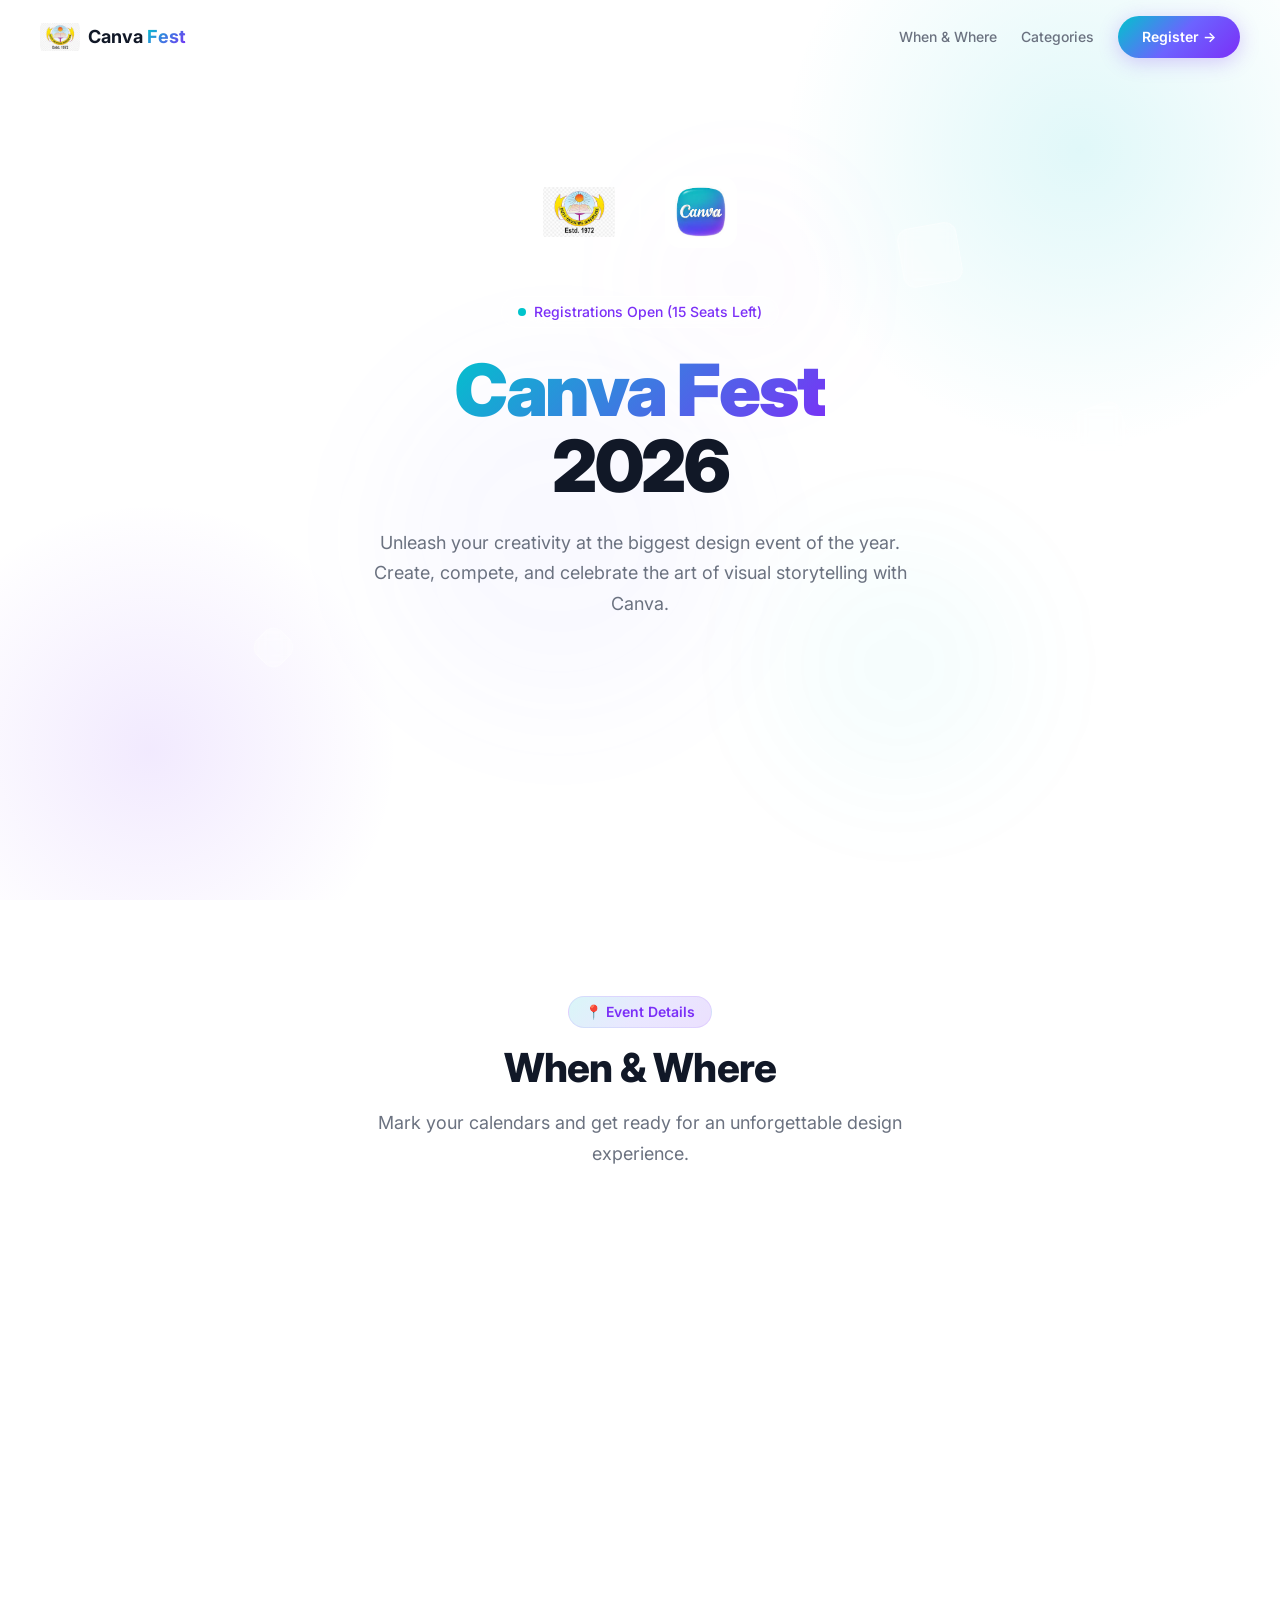
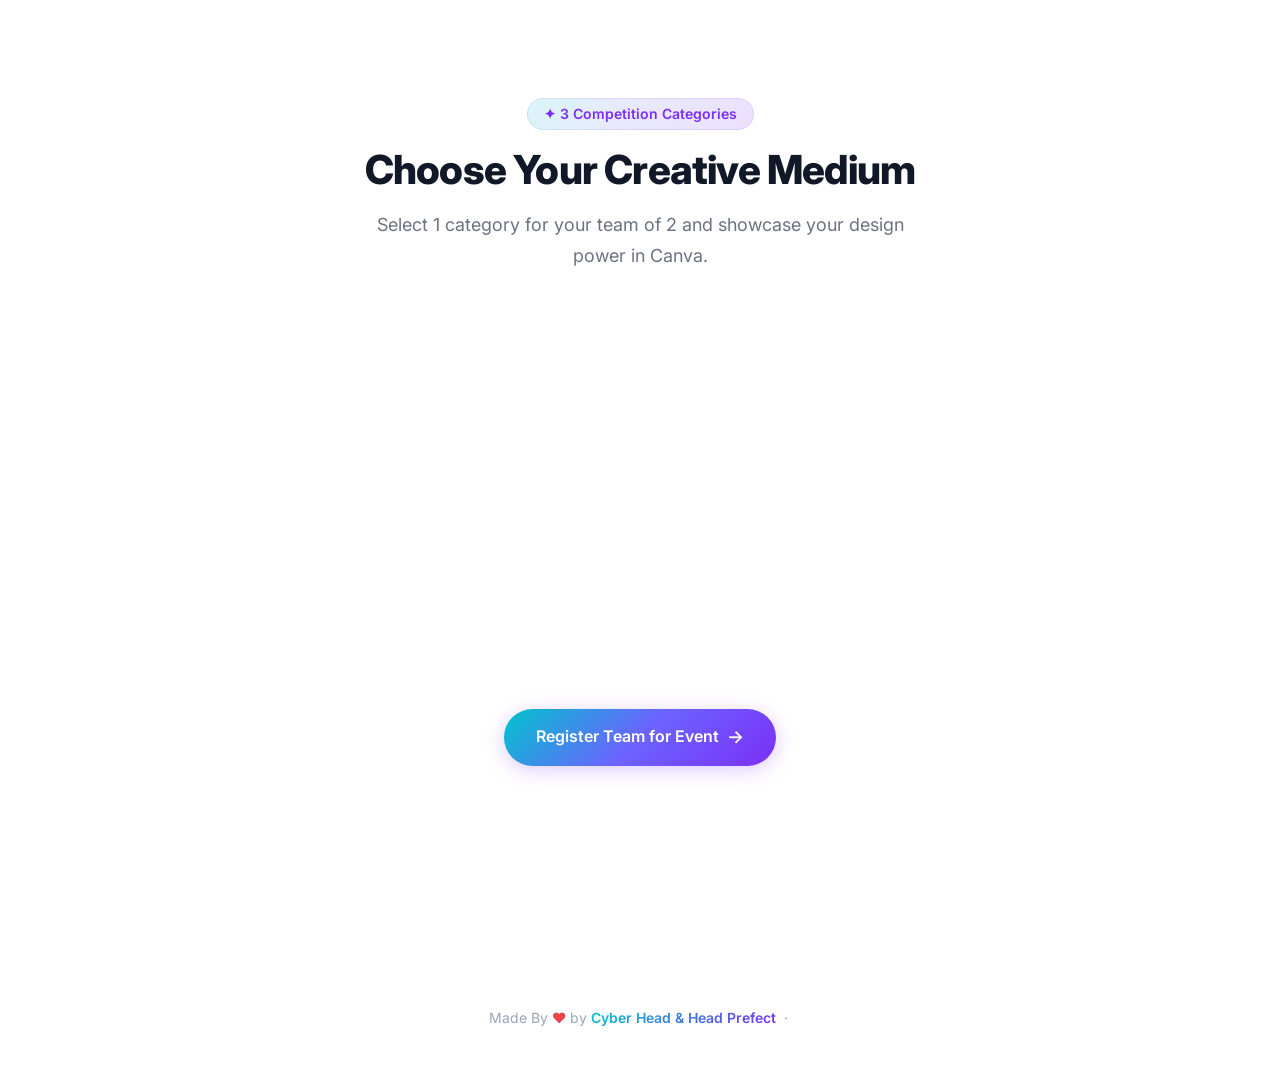
==== commit 4c6f37f0: "Update venue detail card value to 'Library'" ====
--- a/index.html
+++ b/index.html
@@ -113,7 +113,7 @@
       <div class="glass-card detail-card fade-in fade-in-delay-3">
         <div class="detail-card__icon">📍</div>
         <div class="detail-card__title"> Venue </div>
-        <div class="detail-card__value"> Optional - 1</div>
+        <div class="detail-card__value"> Library </div>
       </div>
 
       <div class="glass-card detail-card fade-in fade-in-delay-4">
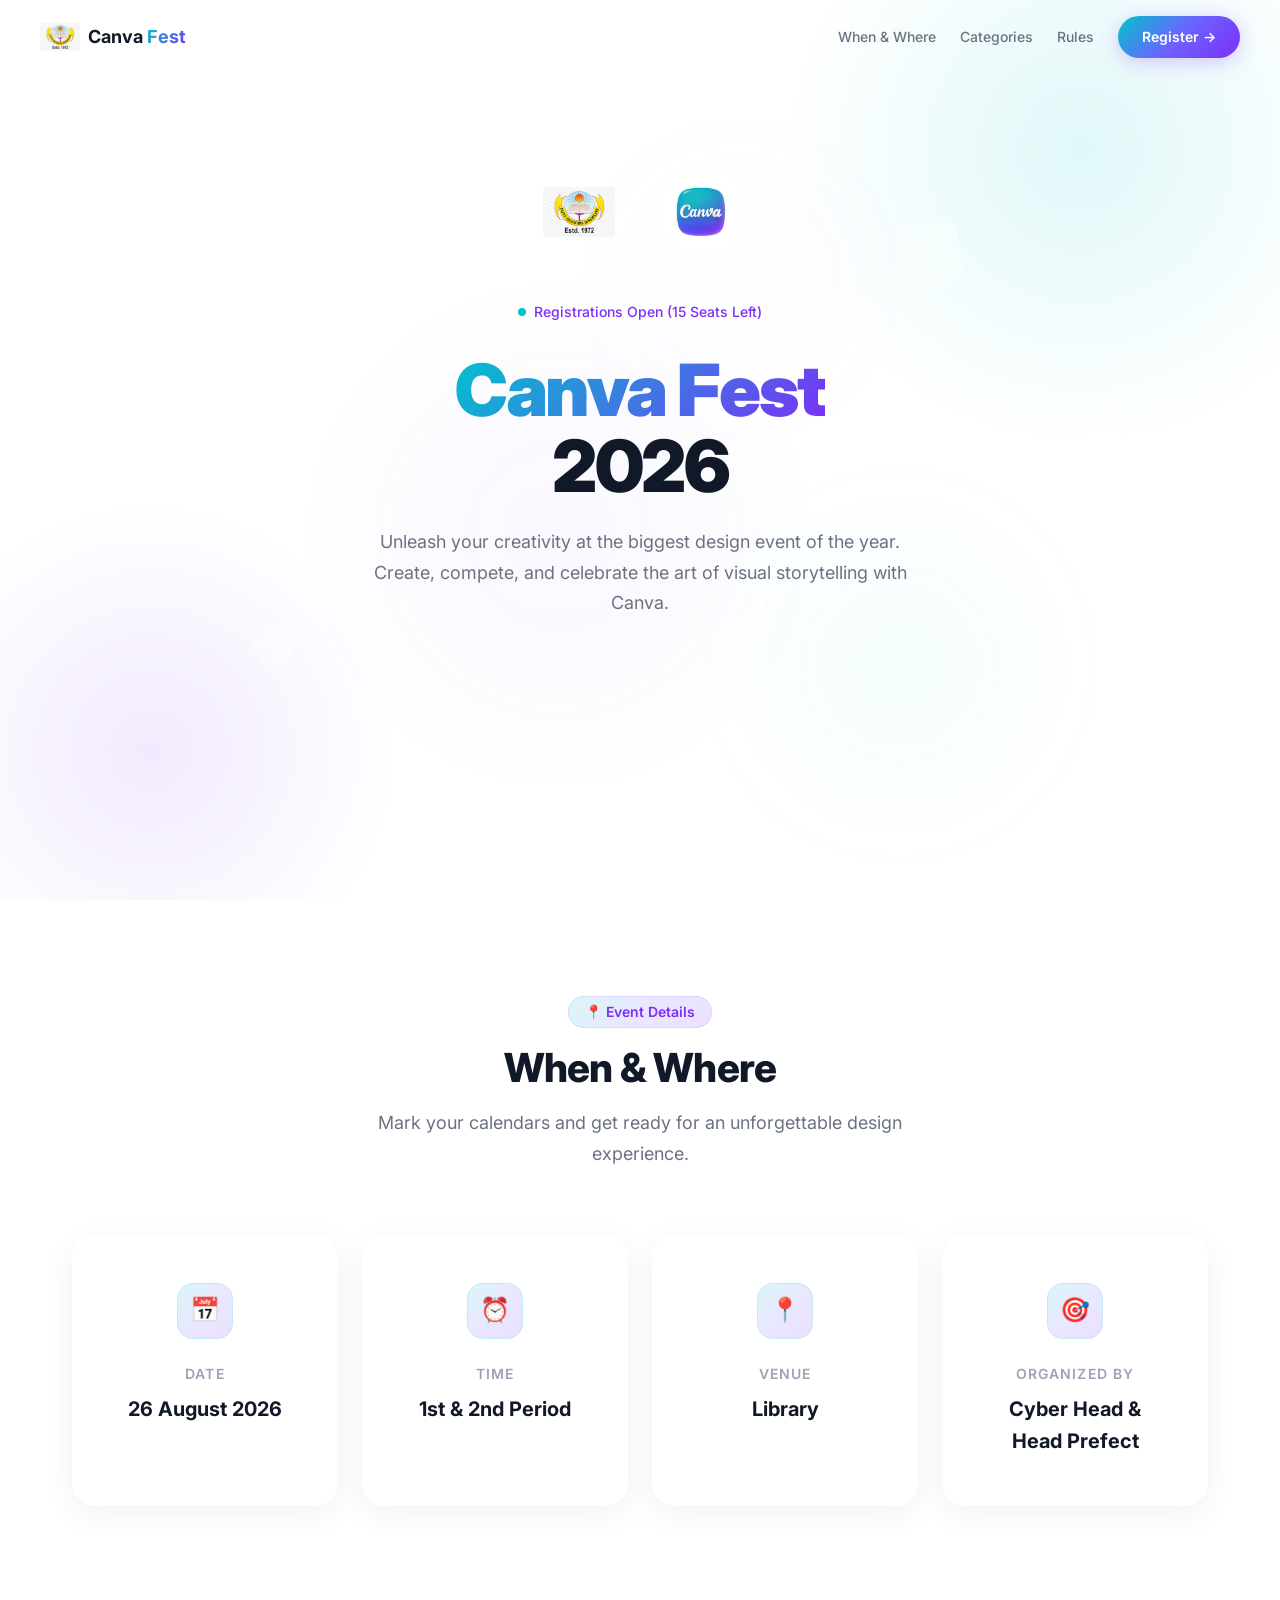
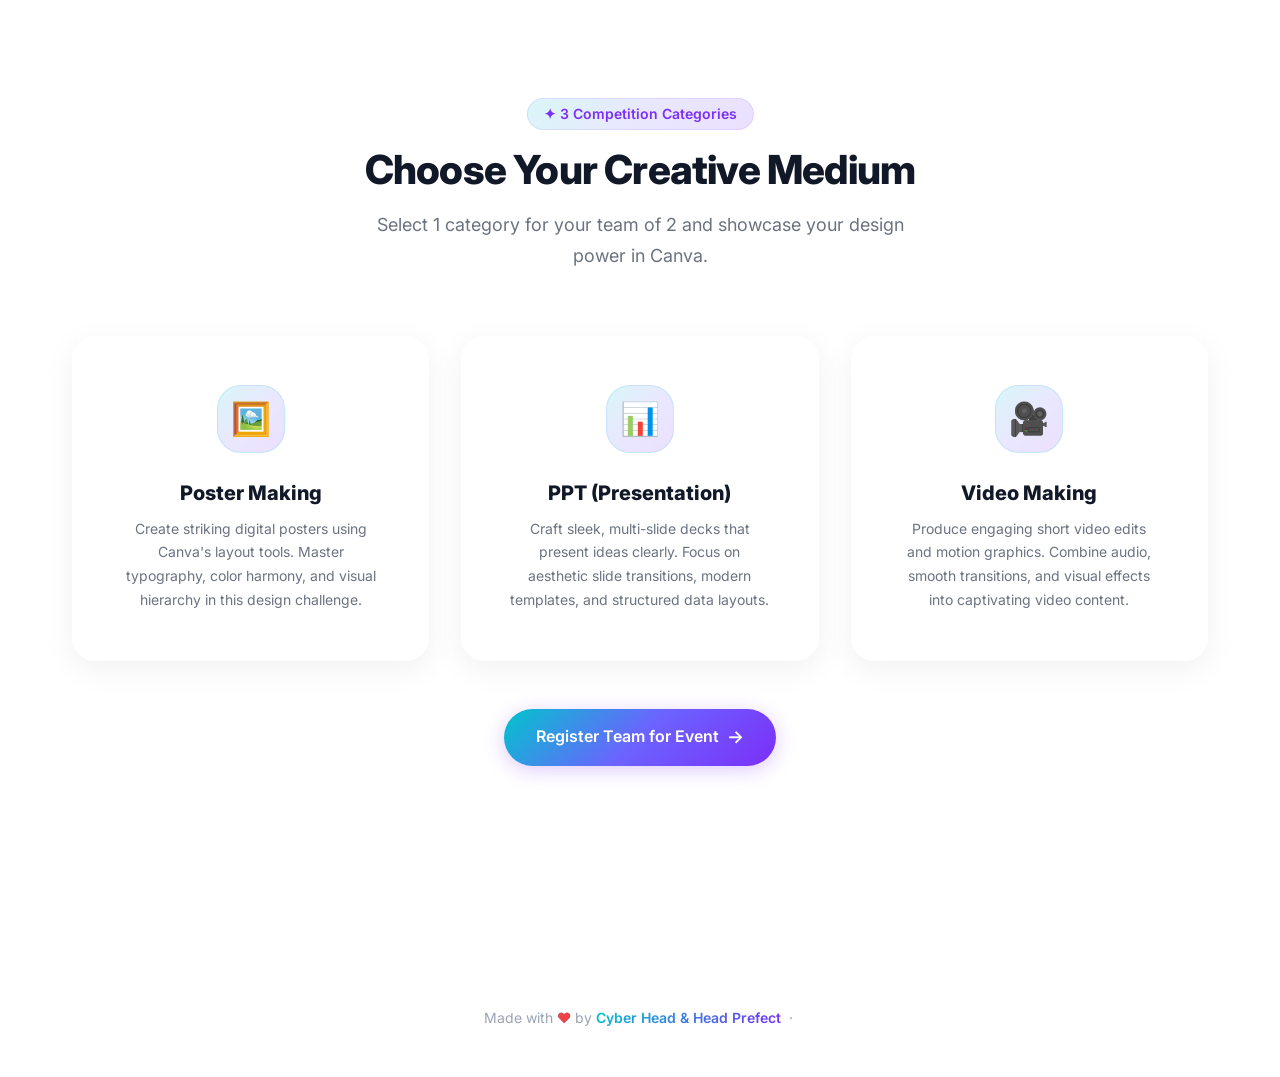
==== commit 35be4b21: "Fix Errors and Bugs" ====
--- a/index.html
+++ b/index.html
@@ -45,6 +45,7 @@
       <ul class="nav__links">
         <li><a href="#details" class="nav__link">When & Where</a></li>
         <li><a href="#categories" class="nav__link">Categories</a></li>
+        <li><a href="rules.html" class="nav__link">Rules</a></li>
         <li><a href="register.html" class="btn btn--primary" style="padding: 10px 24px; font-size: 0.875rem;">Register →</a></li>
       </ul>
     </div>
@@ -62,7 +63,7 @@
 
       <div class="hero__badge fade-in fade-in-delay-1" id="heroBadge">
         <span class="hero__badge-dot" id="heroBadgeDot"></span>
-        <span id="heroBadgeText">Registrations Open (15 Seats Left)</span>
+        <span id="heroBadgeText">Checking availability...</span>
       </div>
 
       <h1 class="hero__title fade-in fade-in-delay-2">
@@ -79,9 +80,18 @@
           Register Now
           <span class="btn__icon">→</span>
         </a>
-        <a href="https://canvafest2026-8a97895.public.builtwithrocket.new" target="_blank" rel="noopener noreferrer" class="btn btn--glass">
-          Learn More
+        <a href="rules.html" class="btn btn--highlight">
+          📋 Rules & Guidelines
         </a>
+        <a href="https://canvafest2026-8a97895.public.builtwithrocket.new" target="_blank" rel="noopener noreferrer" class="btn btn--highlight-glow">
+          ✨ Learn More
+        </a>
+      </div>
+
+      <!-- Seats Full Banner (shown when all seats taken) -->
+      <div class="hero__full-banner" id="heroFullBanner">
+        <span class="hero__full-icon">🔒</span>
+        <span>All 15 Seats Have Been Filled — Registration Closed</span>
       </div>
 
     </div>
@@ -107,7 +117,7 @@
       <div class="glass-card detail-card fade-in fade-in-delay-2">
         <div class="detail-card__icon">⏰</div>
         <div class="detail-card__title">Time</div>
-        <div class="detail-card__value"> 1st Period </div>
+        <div class="detail-card__value"> 1st & 2nd Period </div>
       </div>
 
       <div class="glass-card detail-card fade-in fade-in-delay-3">
@@ -124,7 +134,7 @@
     </div>
   </section>
 
-  <!-- 2nd Section: Competition Categories (Replaces old What is Canva & Team sections) -->
+  <!-- 2nd Section: Competition Categories -->
   <section class="section" id="categories">
     <div class="section__header fade-in">
       <span class="section__label">✦ 3 Competition Categories</span>
@@ -179,7 +189,7 @@
   
   <footer class="footer">
     <p class="footer__text">
-      Made By <span class="heart">♥</span> by <span>Cyber Head & Head Prefect</span> &nbsp;·&nbsp;
+      Made with <span class="heart">♥</span> by <span>Cyber Head & Head Prefect</span> &nbsp;·&nbsp;
     </p>
   </footer>
 
--- a/style.css
+++ b/style.css
@@ -650,6 +650,57 @@
   box-shadow: var(--glass-shadow);
 }
 
+/* Highlighted Button — Rules */
+.btn--highlight {
+  background: var(--glass-bg-strong);
+  backdrop-filter: var(--glass-blur);
+  -webkit-backdrop-filter: var(--glass-blur);
+  border: 2px solid var(--canva-purple);
+  color: var(--canva-purple);
+  font-weight: 700;
+}
+
+.btn--highlight:hover {
+  background: linear-gradient(135deg, rgba(123, 47, 247, 0.1), rgba(0, 196, 204, 0.1));
+  transform: translateY(-2px);
+  box-shadow: 0 8px 24px rgba(123, 47, 247, 0.2);
+}
+
+/* Highlighted Glow Button — Learn More */
+.btn--highlight-glow {
+  background: linear-gradient(135deg, rgba(0, 196, 204, 0.15), rgba(123, 47, 247, 0.15));
+  backdrop-filter: var(--glass-blur);
+  -webkit-backdrop-filter: var(--glass-blur);
+  border: 2px solid var(--canva-teal);
+  color: var(--gray-900);
+  font-weight: 700;
+  animation: glowPulse 2s ease-in-out infinite;
+  position: relative;
+}
+
+.btn--highlight-glow::before {
+  content: '';
+  position: absolute;
+  inset: -3px;
+  border-radius: var(--radius-full);
+  background: linear-gradient(135deg, var(--canva-teal), var(--canva-purple));
+  z-index: -1;
+  opacity: 0.3;
+  filter: blur(8px);
+  animation: glowPulse 2s ease-in-out infinite;
+}
+
+.btn--highlight-glow:hover {
+  background: linear-gradient(135deg, rgba(0, 196, 204, 0.25), rgba(123, 47, 247, 0.25));
+  transform: translateY(-3px) scale(1.03);
+  box-shadow: 0 8px 30px rgba(0, 196, 204, 0.3);
+}
+
+@keyframes glowPulse {
+  0%, 100% { opacity: 0.3; }
+  50% { opacity: 0.6; }
+}
+
 .btn__icon {
   font-size: var(--font-size-lg);
   transition: transform var(--transition-fast);
@@ -657,6 +708,31 @@
 
 .btn:hover .btn__icon {
   transform: translateX(3px);
+}
+
+/* Hero — Seats Full Banner */
+.hero__full-banner {
+  margin-top: var(--space-xl);
+  padding: var(--space-md) var(--space-lg);
+  background: linear-gradient(135deg, rgba(239, 68, 68, 0.1), rgba(220, 38, 38, 0.05));
+  border: 1.5px solid rgba(239, 68, 68, 0.25);
+  border-radius: var(--radius-lg);
+  font-size: var(--font-size-sm);
+  font-weight: 700;
+  color: #dc2626;
+  display: none;
+  align-items: center;
+  justify-content: center;
+  gap: var(--space-sm);
+}
+
+.hero__full-banner.visible {
+  display: flex;
+  animation: successFadeIn 0.5s ease;
+}
+
+.hero__full-icon {
+  font-size: 1.2rem;
 }
 
 .section {
@@ -700,51 +776,7 @@
   line-height: 1.7;
 }
 
-.about__card {
-  padding: var(--space-3xl);
-  display: flex;
-  align-items: center;
-  gap: var(--space-3xl);
-}
-
-.about__image-wrapper {
-  flex-shrink: 0;
-  width: 200px;
-  height: 200px;
-  display: flex;
-  align-items: center;
-  justify-content: center;
-  background: var(--canva-gradient-soft);
-  border-radius: var(--radius-2xl);
-  border: 1px solid rgba(0, 196, 204, 0.15);
-}
-
-.about__image {
-  width: 140px;
-  height: 140px;
-  object-fit: contain;
-}
-
-.about__text {
-  flex: 1;
-}
-
-.about__text h3 {
-  font-size: var(--font-size-2xl);
-  font-weight: 700;
-  color: var(--gray-900);
-  margin-bottom: var(--space-md);
-}
-
-.about__text p {
-  color: var(--gray-500);
-  line-height: 1.8;
-  margin-bottom: var(--space-md);
-}
-
-.about__text p:last-child {
-  margin-bottom: 0;
-}
+/* (Removed unused .about__ styles — sections deleted per Update2) */
 
 .details__grid {
   display: grid;
@@ -847,48 +879,219 @@
   line-height: 1.7;
 }
 
-.teammates__card {
-  padding: var(--space-3xl);
-  display: flex;
-  align-items: center;
-  gap: var(--space-3xl);
-  flex-direction: row-reverse;
-}
-
-.teammates__image-wrapper {
+/* (Removed unused .teammates__ styles — sections deleted per Update2) */
+
+/* ═══════════════════════════════════════════════
+   ALREADY REGISTERED CARD
+   ═══════════════════════════════════════════════ */
+
+.already-registered-card {
+  padding: var(--space-3xl) var(--space-2xl);
+  text-align: center;
+  display: none;
+}
+
+.already-registered-card.visible {
+  display: block;
+  animation: successFadeIn 0.6s ease;
+}
+
+.already-reg__icon {
+  width: 76px;
+  height: 76px;
+  border-radius: 50%;
+  background: linear-gradient(135deg, rgba(0, 196, 204, 0.15), rgba(52, 211, 153, 0.1));
+  border: 1.5px solid rgba(0, 196, 204, 0.25);
+  display: flex;
+  align-items: center;
+  justify-content: center;
+  margin: 0 auto var(--space-lg);
+  font-size: 34px;
+}
+
+.already-reg__title {
+  font-size: var(--font-size-2xl);
+  font-weight: 800;
+  color: var(--gray-900);
+  margin-bottom: var(--space-sm);
+}
+
+.already-reg__subtitle {
+  font-size: var(--font-size-base);
+  color: var(--gray-500);
+  margin-bottom: var(--space-xl);
+  line-height: 1.6;
+}
+
+/* ═══════════════════════════════════════════════
+   RULES PAGE STYLES
+   ═══════════════════════════════════════════════ */
+
+.rules-page {
+  min-height: 100vh;
+  padding: calc(var(--space-4xl) + 60px) var(--space-xl) var(--space-4xl);
+}
+
+.rules__container {
+  max-width: 800px;
+  margin: 0 auto;
+}
+
+.rules__header {
+  text-align: center;
+  margin-bottom: var(--space-2xl);
+}
+
+.rules__title {
+  font-size: var(--font-size-3xl);
+  font-weight: 800;
+  color: var(--gray-900);
+  margin-top: var(--space-md);
+  margin-bottom: var(--space-sm);
+}
+
+.rules__subtitle {
+  font-size: var(--font-size-base);
+  color: var(--gray-400);
+}
+
+.rules__card {
+  padding: var(--space-2xl);
+  margin-bottom: var(--space-xl);
+}
+
+.rules__card-header {
+  display: flex;
+  align-items: center;
+  gap: var(--space-md);
+  margin-bottom: var(--space-xl);
+  padding-bottom: var(--space-md);
+  border-bottom: 1px solid var(--glass-border);
+}
+
+.rules__card-icon {
+  font-size: 1.8rem;
+}
+
+.rules__card-title {
+  font-size: var(--font-size-xl);
+  font-weight: 800;
+  color: var(--gray-900);
+}
+
+.rules__list {
+  display: flex;
+  flex-direction: column;
+  gap: var(--space-lg);
+}
+
+.rule-item {
+  display: flex;
+  gap: var(--space-md);
+  align-items: flex-start;
+}
+
+.rule-item__number {
   flex-shrink: 0;
-  width: 220px;
+  width: 36px;
+  height: 36px;
+  border-radius: var(--radius-md);
+  background: var(--canva-gradient-soft);
+  border: 1px solid rgba(123, 47, 247, 0.12);
   display: flex;
   align-items: center;
   justify-content: center;
-}
-
-.teammates__image {
-  width: 200px;
-  height: auto;
-  filter: drop-shadow(0 8px 24px rgba(0, 0, 0, 0.08));
-  transition: transform var(--transition-spring);
-}
-
-.teammates__image:hover {
-  transform: scale(1.05);
-}
-
-.teammates__text {
-  flex: 1;
-}
-
-.teammates__text h3 {
-  font-size: var(--font-size-2xl);
+  font-size: var(--font-size-xs);
+  font-weight: 800;
+  color: var(--canva-purple);
+}
+
+.rule-item__content h3 {
+  font-size: var(--font-size-base);
   font-weight: 700;
   color: var(--gray-900);
-  margin-bottom: var(--space-md);
-}
-
-.teammates__text p {
+  margin-bottom: 2px;
+}
+
+.rule-item__content p {
+  font-size: var(--font-size-sm);
   color: var(--gray-500);
-  line-height: 1.8;
-  margin-bottom: var(--space-xl);
+  line-height: 1.7;
+}
+
+.rule-item__content strong {
+  color: var(--gray-700);
+}
+
+.rules__info-box {
+  display: flex;
+  flex-direction: column;
+  gap: var(--space-md);
+}
+
+.rules__info-box p {
+  font-size: var(--font-size-sm);
+  color: var(--gray-700);
+  line-height: 1.7;
+}
+
+.rules__warning {
+  padding: var(--space-md);
+  background: linear-gradient(135deg, rgba(251, 191, 36, 0.1), rgba(245, 158, 11, 0.05));
+  border: 1px solid rgba(245, 158, 11, 0.2);
+  border-radius: var(--radius-md);
+  color: #92400e !important;
+}
+
+.rules__judges-grid {
+  display: flex;
+  gap: var(--space-md);
+  flex-wrap: wrap;
+}
+
+.judge-chip {
+  display: flex;
+  align-items: center;
+  gap: var(--space-sm);
+  padding: var(--space-sm) var(--space-lg);
+  background: var(--canva-gradient-soft);
+  border: 1px solid rgba(123, 47, 247, 0.12);
+  border-radius: var(--radius-full);
+  font-size: var(--font-size-sm);
+  font-weight: 600;
+  color: var(--gray-900);
+}
+
+.judge-chip__icon {
+  font-size: 1.2rem;
+}
+
+.rules__quick-grid {
+  display: grid;
+  grid-template-columns: 1fr 1fr;
+  gap: var(--space-md);
+}
+
+.quick-item {
+  display: flex;
+  flex-direction: column;
+  gap: 2px;
+  padding: var(--space-md);
+  background: var(--canva-gradient-soft);
+  border-radius: var(--radius-md);
+  border: 1px solid rgba(0, 196, 204, 0.1);
+}
+
+.quick-item__label {
+  font-size: var(--font-size-xs);
+  font-weight: 600;
+  color: var(--gray-400);
+}
+
+.quick-item__value {
+  font-size: var(--font-size-base);
+  font-weight: 700;
+  color: var(--gray-900);
 }
 
 .footer {
@@ -1496,34 +1699,14 @@
     font-size: var(--font-size-3xl);
   }
 
-  .about__card {
+  /* (Removed unused responsive .about__ and .teammates__ styles) */
+
+  .rules__quick-grid {
+    grid-template-columns: 1fr;
+  }
+
+  .rules__judges-grid {
     flex-direction: column;
-    text-align: center;
-    padding: var(--space-xl);
-  }
-
-  .about__image-wrapper {
-    width: 150px;
-    height: 150px;
-  }
-
-  .about__image {
-    width: 100px;
-    height: 100px;
-  }
-
-  .teammates__card {
-    flex-direction: column;
-    text-align: center;
-    padding: var(--space-xl);
-  }
-
-  .teammates__image-wrapper {
-    width: 160px;
-  }
-
-  .teammates__image {
-    width: 150px;
   }
 
   .details__grid {
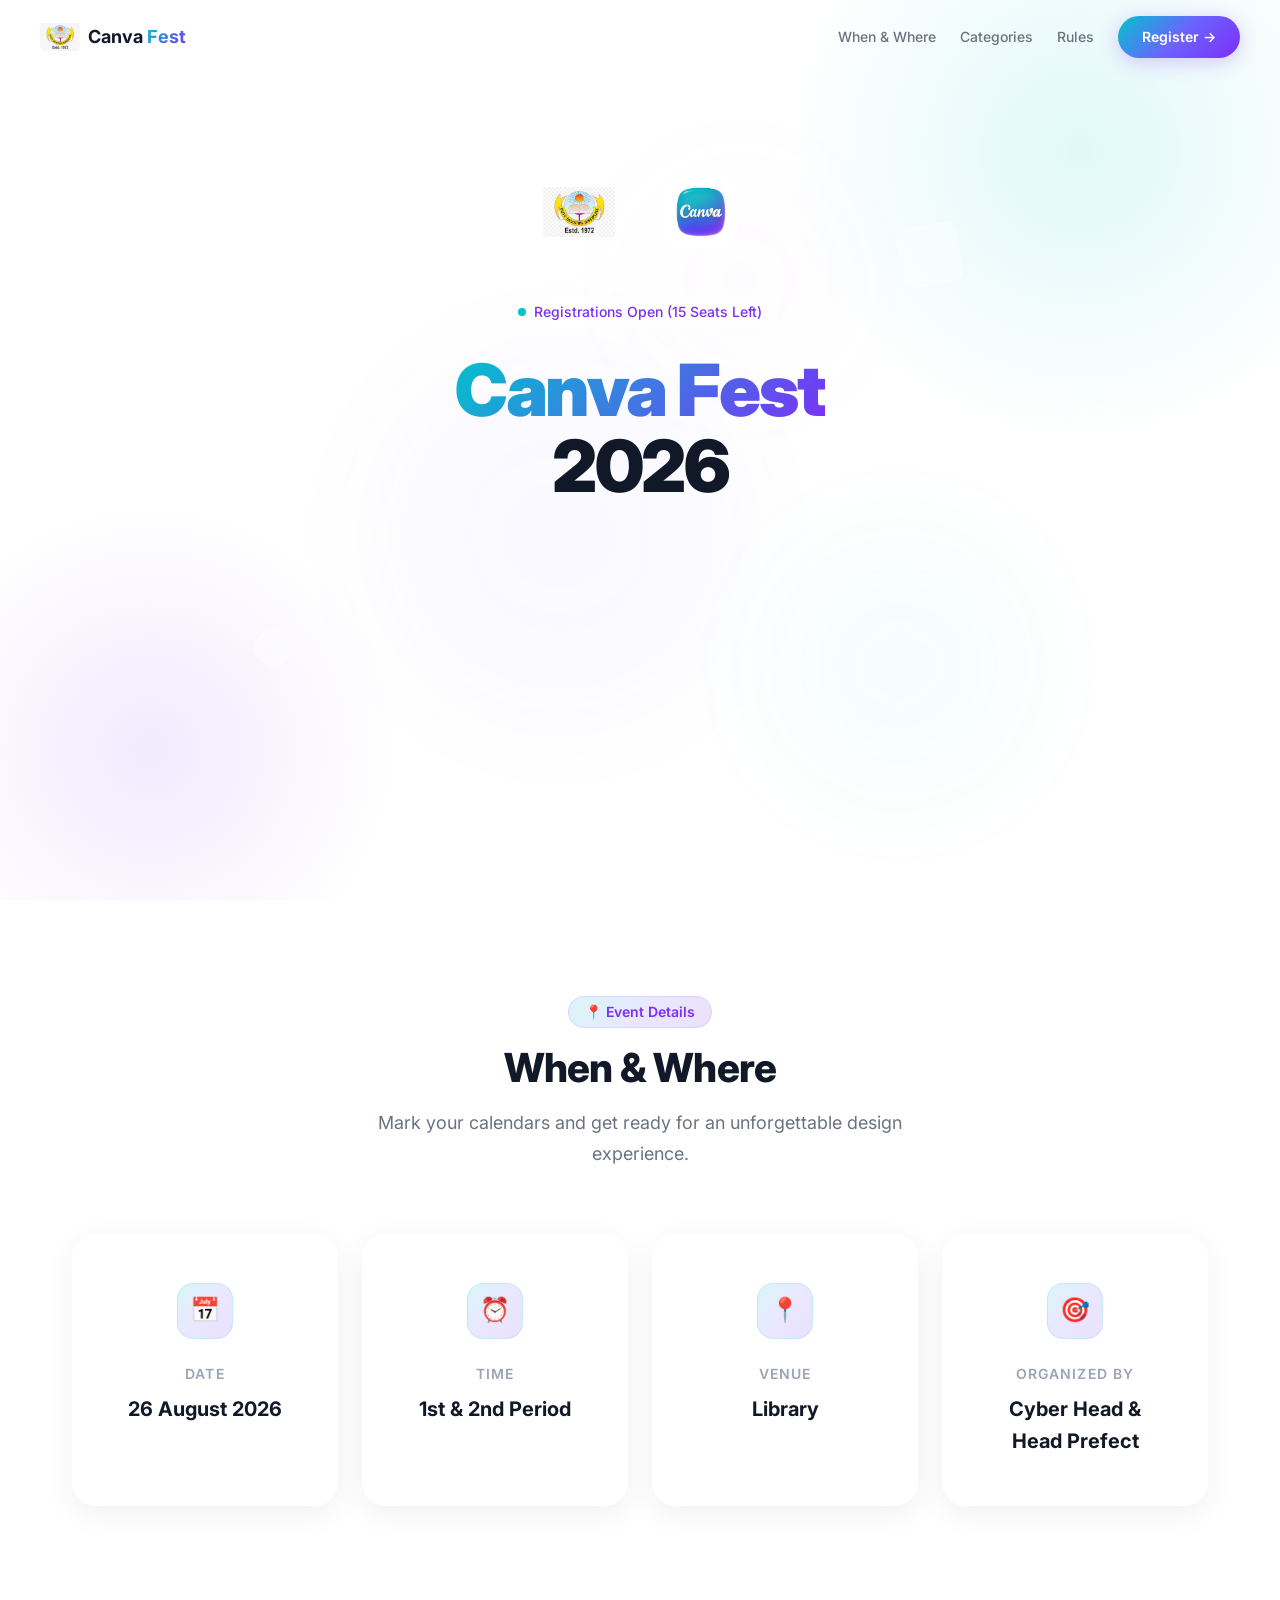
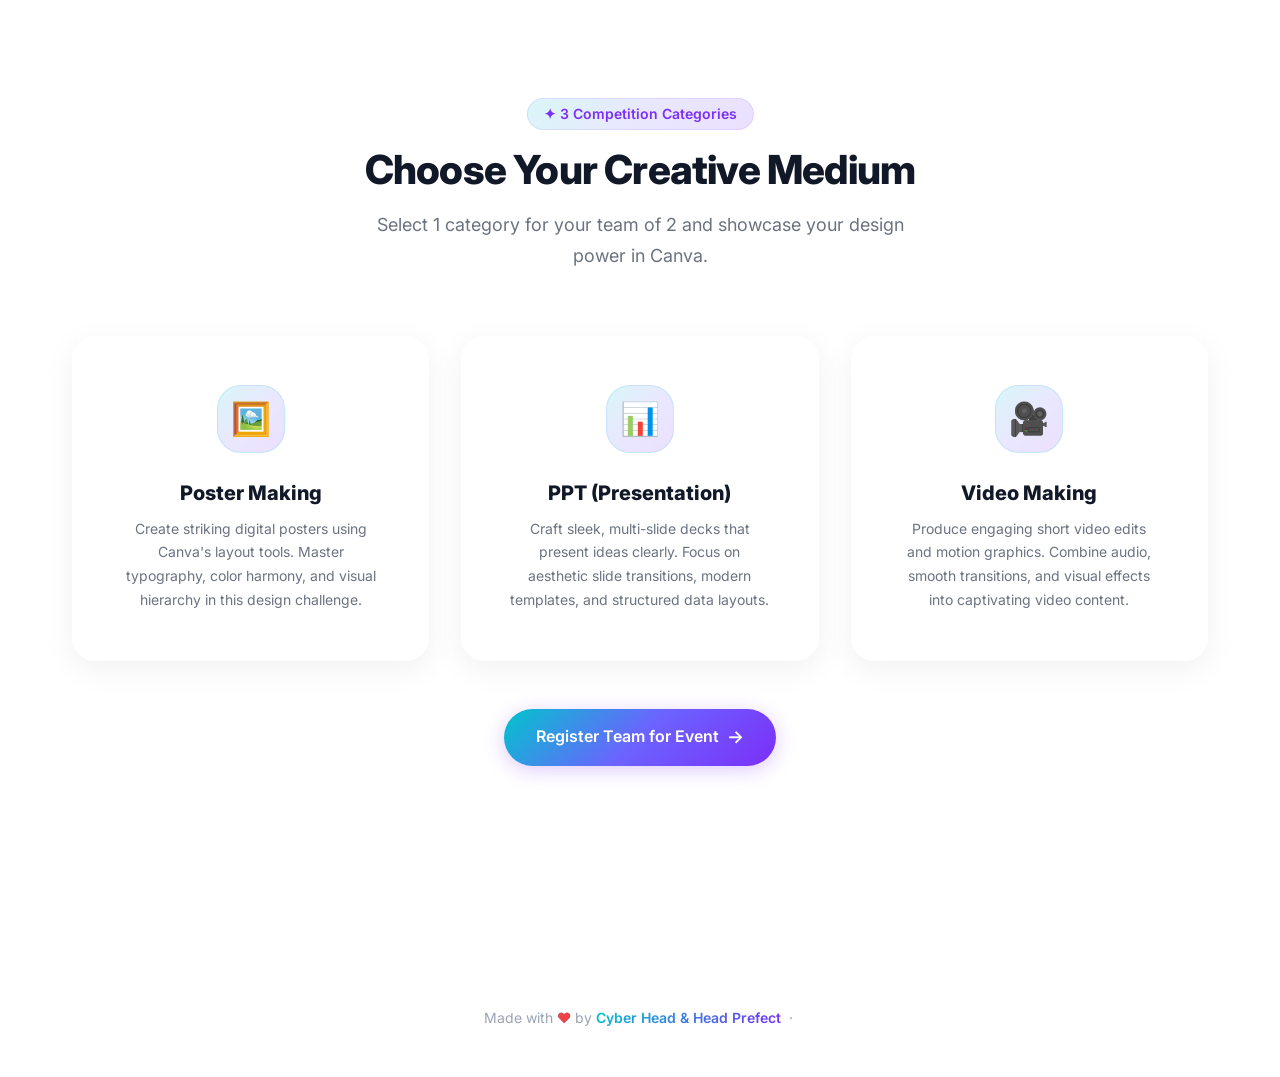
==== commit 7a6fb1db: "Remove all comments from HTML, CSS, and JS files" ====
--- a/index.html
+++ b/index.html
@@ -10,7 +10,6 @@
 </head>
 <body>
 
-  
   <div class="skeleton-wrapper" id="skeletonLoader">
     <div class="skeleton-pulse">
       <div class="skeleton-logo"></div>
@@ -20,7 +19,6 @@
     <div class="skeleton-bar skeleton-bar--sm"></div>
   </div>
 
-  
   <div class="mesh-bg">
     <div class="mesh-orb mesh-orb--1"></div>
     <div class="mesh-orb mesh-orb--2"></div>
@@ -35,7 +33,6 @@
     <div class="glass-shard glass-shard--5"></div>
   </div>
 
-  
   <nav class="nav" id="mainNav">
     <div class="nav__inner">
       <a href="index.html" class="nav__brand">
@@ -51,7 +48,6 @@
     </div>
   </nav>
 
-  <!-- Hero Section -->
   <section class="hero" id="hero">
     <div class="hero__content">
 
@@ -71,7 +67,7 @@
       </h1>
 
       <p class="hero__subtitle fade-in fade-in-delay-3">
-        Unleash your creativity at the biggest design event of the year. 
+        Unleash your creativity at the biggest design event of the year.
         Create, compete, and celebrate the art of visual storytelling with Canva.
       </p>
 
@@ -88,7 +84,6 @@
         </a>
       </div>
 
-      <!-- Seats Full Banner (shown when all seats taken) -->
       <div class="hero__full-banner" id="heroFullBanner">
         <span class="hero__full-icon">🔒</span>
         <span>All 15 Seats Have Been Filled — Registration Closed</span>
@@ -97,7 +92,6 @@
     </div>
   </section>
 
-  <!-- 1st Section after Hero: When & Where -->
   <section class="section" id="details">
     <div class="section__header fade-in">
       <span class="section__label">📍 Event Details</span>
@@ -134,7 +128,6 @@
     </div>
   </section>
 
-  <!-- 2nd Section: Competition Categories -->
   <section class="section" id="categories">
     <div class="section__header fade-in">
       <span class="section__label">✦ 3 Competition Categories</span>
@@ -146,32 +139,29 @@
 
     <div class="categories-showcase-grid">
 
-      <!-- Category 1: Poster Making -->
       <div class="glass-card glass-card--strong cat-showcase-card fade-in fade-in-delay-1">
         <div class="cat-showcase-icon">🖼️</div>
         <h3 class="cat-showcase-title">Poster Making</h3>
         <p class="cat-showcase-desc">
-          Create striking digital posters using Canva's layout tools. 
+          Create striking digital posters using Canva's layout tools.
           Master typography, color harmony, and visual hierarchy in this design challenge.
         </p>
       </div>
 
-      <!-- Category 2: PPT -->
       <div class="glass-card glass-card--strong cat-showcase-card fade-in fade-in-delay-2">
         <div class="cat-showcase-icon">📊</div>
         <h3 class="cat-showcase-title">PPT (Presentation)</h3>
         <p class="cat-showcase-desc">
-          Craft sleek, multi-slide decks that present ideas clearly. 
+          Craft sleek, multi-slide decks that present ideas clearly.
           Focus on aesthetic slide transitions, modern templates, and structured data layouts.
         </p>
       </div>
 
-      <!-- Category 3: Video Making -->
       <div class="glass-card glass-card--strong cat-showcase-card fade-in fade-in-delay-3">
         <div class="cat-showcase-icon">🎥</div>
         <h3 class="cat-showcase-title">Video Making</h3>
         <p class="cat-showcase-desc">
-          Produce engaging short video edits and motion graphics. 
+          Produce engaging short video edits and motion graphics.
           Combine audio, smooth transitions, and visual effects into captivating video content.
         </p>
       </div>
@@ -186,7 +176,6 @@
     </div>
   </section>
 
-  
   <footer class="footer">
     <p class="footer__text">
       Made with <span class="heart">♥</span> by <span>Cyber Head & Head Prefect</span> &nbsp;·&nbsp;
--- a/style.css
+++ b/style.css
@@ -1,7 +1,7 @@
 @import url('https://fonts.googleapis.com/css2?family=Inter:wght@300;400;500;600;700;800;900&display=swap');
 
 :root {
-  
+
   --white: #ffffff;
   --white-soft: #f8f9fc;
   --white-muted: #eef1f6;
@@ -23,7 +23,6 @@
   --canva-gradient-soft: linear-gradient(135deg, rgba(0, 196, 204, 0.15) 0%, rgba(108, 99, 255, 0.15) 50%, rgba(123, 47, 247, 0.15) 100%);
   --canva-gradient-text: linear-gradient(135deg, #00c4cc 0%, #7b2ff7 100%);
 
-  
   --glass-bg: rgba(255, 255, 255, 0.45);
   --glass-bg-strong: rgba(255, 255, 255, 0.65);
   --glass-bg-subtle: rgba(255, 255, 255, 0.25);
@@ -35,7 +34,6 @@
   --glass-blur: blur(20px);
   --glass-blur-strong: blur(30px);
 
-  
   --space-xs: 0.25rem;
   --space-sm: 0.5rem;
   --space-md: 1rem;
@@ -45,7 +43,6 @@
   --space-3xl: 4rem;
   --space-4xl: 6rem;
 
-  
   --radius-sm: 8px;
   --radius-md: 12px;
   --radius-lg: 16px;
@@ -53,13 +50,11 @@
   --radius-2xl: 32px;
   --radius-full: 9999px;
 
-  
   --transition-fast: 0.2s cubic-bezier(0.4, 0, 0.2, 1);
   --transition-base: 0.3s cubic-bezier(0.4, 0, 0.2, 1);
   --transition-slow: 0.5s cubic-bezier(0.4, 0, 0.2, 1);
   --transition-spring: 0.6s cubic-bezier(0.34, 1.56, 0.64, 1);
 
-  
   --font-family: 'Inter', -apple-system, BlinkMacSystemFont, 'Segoe UI', sans-serif;
   --font-size-xs: 0.75rem;
   --font-size-sm: 0.875rem;
@@ -650,7 +645,6 @@
   box-shadow: var(--glass-shadow);
 }
 
-/* Highlighted Button — Rules */
 .btn--highlight {
   background: var(--glass-bg-strong);
   backdrop-filter: var(--glass-blur);
@@ -666,7 +660,6 @@
   box-shadow: 0 8px 24px rgba(123, 47, 247, 0.2);
 }
 
-/* Highlighted Glow Button — Learn More */
 .btn--highlight-glow {
   background: linear-gradient(135deg, rgba(0, 196, 204, 0.15), rgba(123, 47, 247, 0.15));
   backdrop-filter: var(--glass-blur);
@@ -710,7 +703,6 @@
   transform: translateX(3px);
 }
 
-/* Hero — Seats Full Banner */
 .hero__full-banner {
   margin-top: var(--space-xl);
   padding: var(--space-md) var(--space-lg);
@@ -776,8 +768,6 @@
   line-height: 1.7;
 }
 
-/* (Removed unused .about__ styles — sections deleted per Update2) */
-
 .details__grid {
   display: grid;
   grid-template-columns: repeat(auto-fit, minmax(250px, 1fr));
@@ -817,7 +807,6 @@
   color: var(--gray-900);
 }
 
-/* Category Showcase Section Styles */
 .categories-showcase-grid {
   display: grid;
   grid-template-columns: repeat(auto-fit, minmax(280px, 1fr));
@@ -879,12 +868,6 @@
   line-height: 1.7;
 }
 
-/* (Removed unused .teammates__ styles — sections deleted per Update2) */
-
-/* ═══════════════════════════════════════════════
-   ALREADY REGISTERED CARD
-   ═══════════════════════════════════════════════ */
-
 .already-registered-card {
   padding: var(--space-3xl) var(--space-2xl);
   text-align: center;
@@ -922,10 +905,6 @@
   margin-bottom: var(--space-xl);
   line-height: 1.6;
 }
-
-/* ═══════════════════════════════════════════════
-   RULES PAGE STYLES
-   ═══════════════════════════════════════════════ */
 
 .rules-page {
   min-height: 100vh;
@@ -1179,7 +1158,6 @@
   color: var(--gray-400);
 }
 
-/* Seats Counter Banner */
 .seats-banner {
   background: var(--glass-bg-strong);
   backdrop-filter: var(--glass-blur);
@@ -1249,7 +1227,6 @@
   transition: width 0.6s cubic-bezier(0.4, 0, 0.2, 1);
 }
 
-/* MCQ Category Selector Section */
 .category-section {
   margin-top: var(--space-lg);
   margin-bottom: var(--space-xl);
@@ -1361,7 +1338,6 @@
   transition: transform var(--transition-spring);
 }
 
-/* Checked MCQ Card State */
 .mcq-card.selected {
   border-color: var(--canva-purple);
   background: linear-gradient(135deg, rgba(0, 196, 204, 0.08) 0%, rgba(123, 47, 247, 0.08) 100%);
@@ -1382,7 +1358,6 @@
   animation: shake 0.4s ease;
 }
 
-/* Registration Closed Card */
 .closed-card {
   padding: var(--space-3xl) var(--space-2xl);
   text-align: center;
@@ -1699,8 +1674,6 @@
     font-size: var(--font-size-3xl);
   }
 
-  /* (Removed unused responsive .about__ and .teammates__ styles) */
-
   .rules__quick-grid {
     grid-template-columns: 1fr;
   }
@@ -1764,4 +1737,4 @@
 
 ::-webkit-scrollbar-thumb:hover {
   background: var(--gray-400);
-}+}
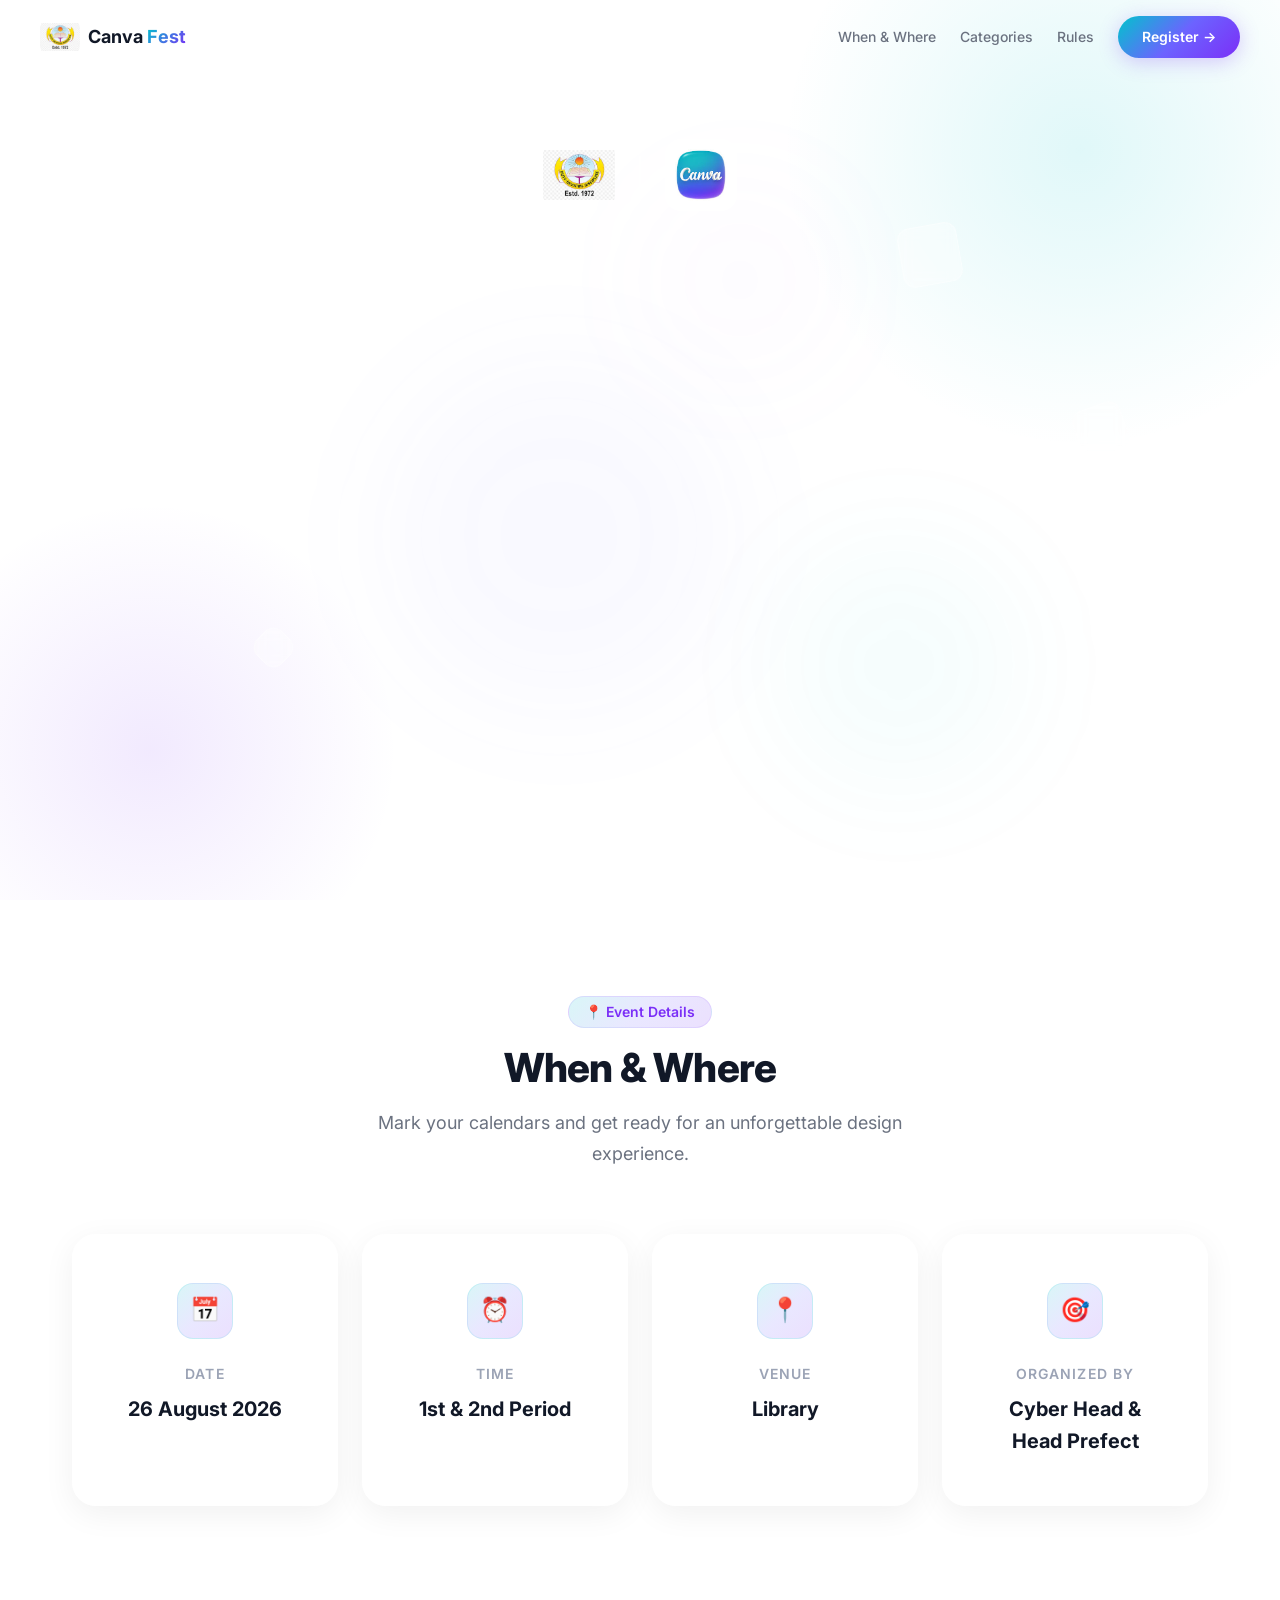
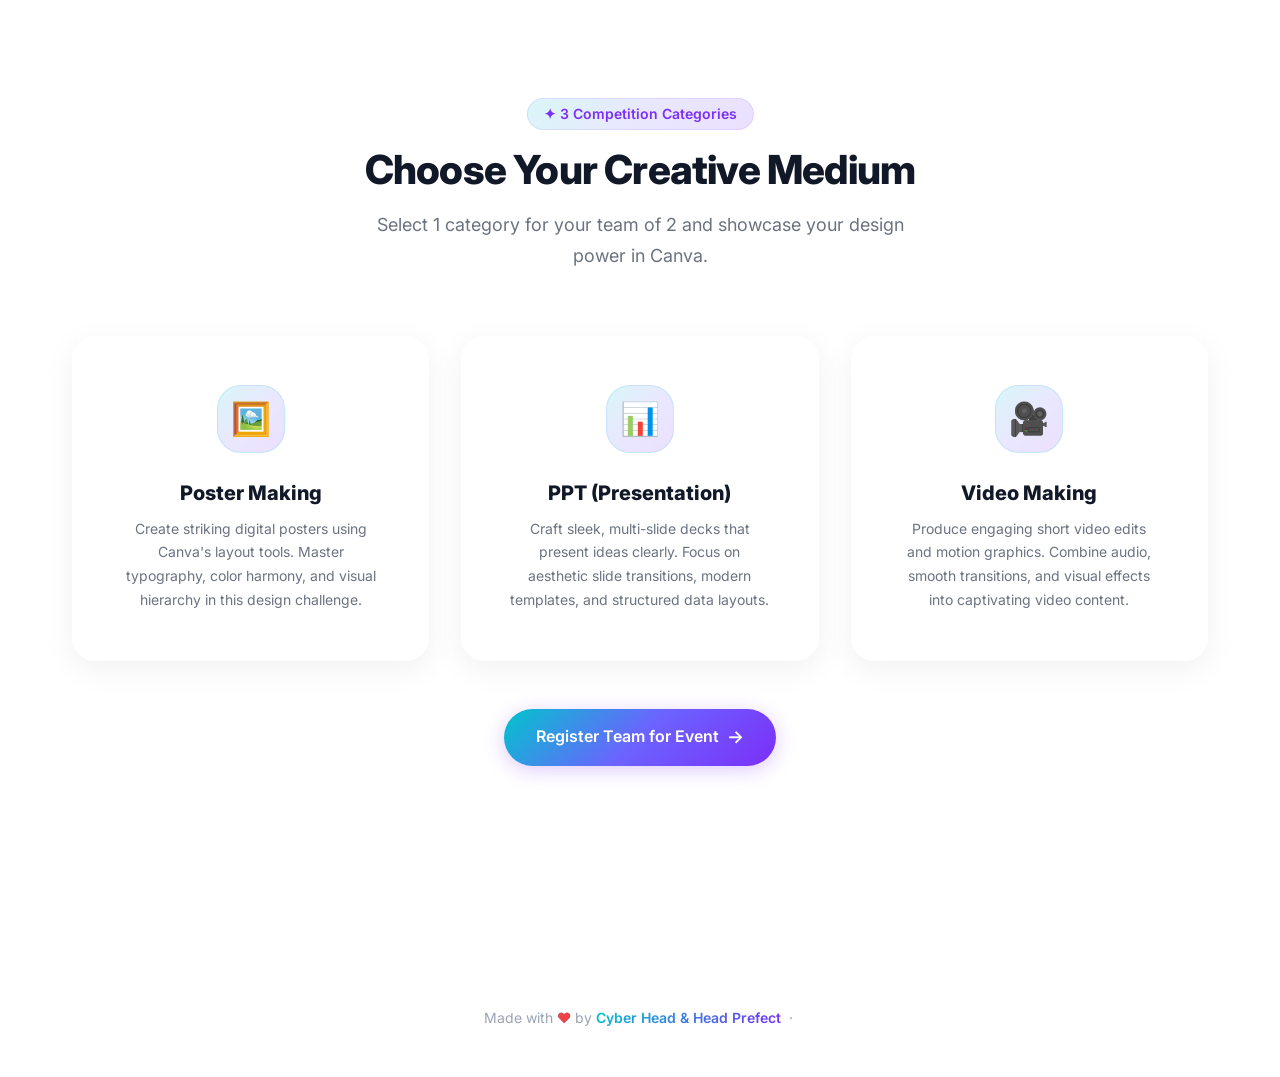
==== commit d39e6763: "Update button labels in index.html" ====
--- a/index.html
+++ b/index.html
@@ -77,10 +77,10 @@
           <span class="btn__icon">→</span>
         </a>
         <a href="rules.html" class="btn btn--highlight">
-          📋 Rules & Guidelines
+          Rules & Guidelines
         </a>
         <a href="https://canvafest2026-8a97895.public.builtwithrocket.new" target="_blank" rel="noopener noreferrer" class="btn btn--highlight-glow">
-          ✨ Learn More
+          Know More.. Abt Canva Fest
         </a>
       </div>
 
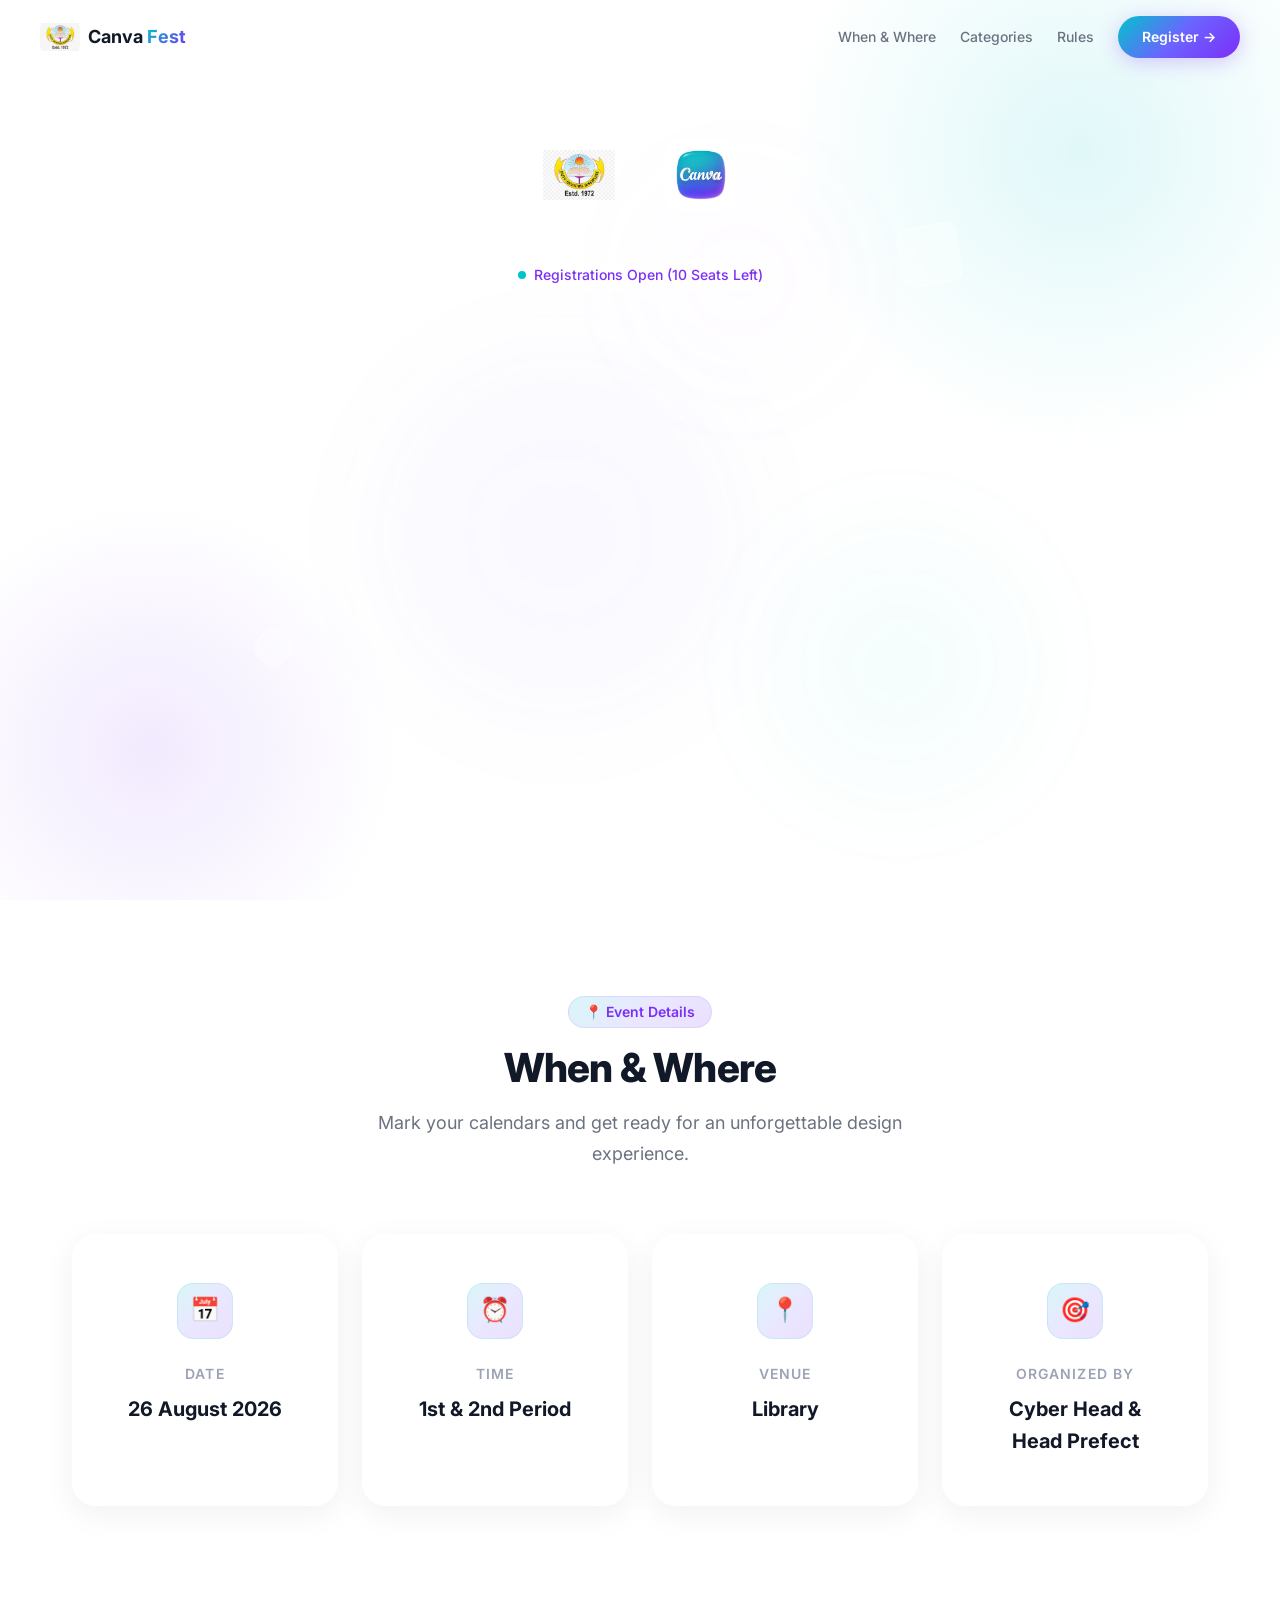
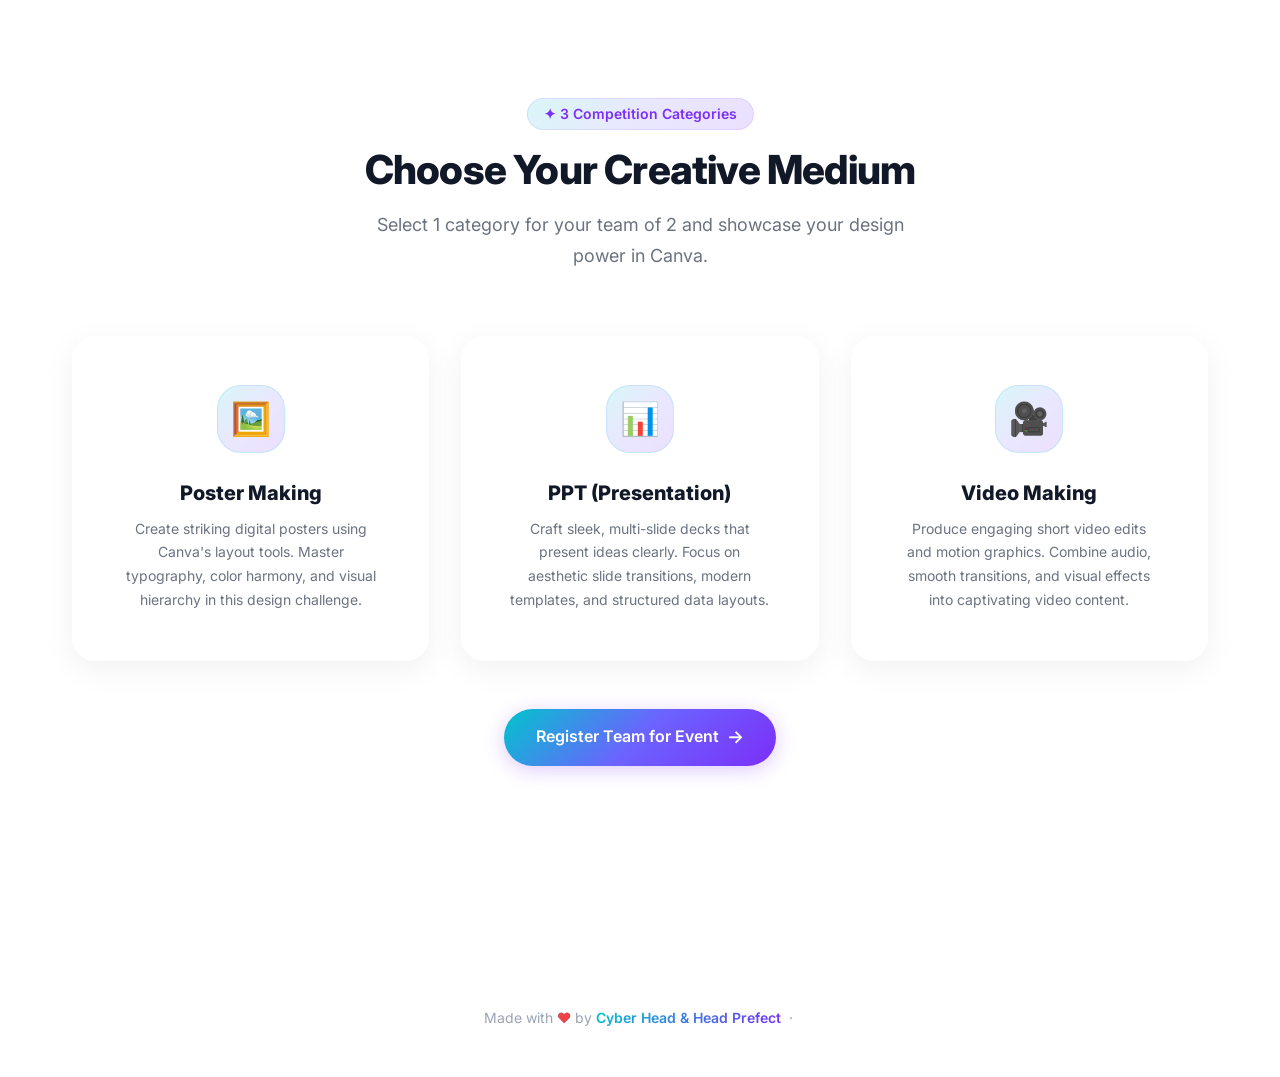
==== commit fac0d75f: "Implement Update4: per-category limits (Poster 10, PPT 6, Video 5), category locking, real-time coun" ====
--- a/index.html
+++ b/index.html
@@ -86,7 +86,7 @@
 
       <div class="hero__full-banner" id="heroFullBanner">
         <span class="hero__full-icon">🔒</span>
-        <span>All 15 Seats Have Been Filled — Registration Closed</span>
+        <span>All Seats Have Been Filled — Registration Closed</span>
       </div>
 
     </div>
--- a/style.css
+++ b/style.css
@@ -1358,6 +1358,68 @@
   animation: shake 0.4s ease;
 }
 
+.mcq-card__seat-badge {
+  margin-top: var(--space-xs);
+  font-size: 0.7rem;
+  font-weight: 700;
+  padding: 2px 8px;
+  border-radius: var(--radius-full);
+  background: rgba(0, 196, 204, 0.12);
+  color: #028487;
+  border: 1px solid rgba(0, 196, 204, 0.25);
+  transition: all var(--transition-fast);
+}
+
+.mcq-card__seat-badge--urgent {
+  background: rgba(245, 158, 11, 0.15);
+  color: #b45309;
+  border-color: rgba(245, 158, 11, 0.3);
+}
+
+.mcq-card__seat-badge--full {
+  background: rgba(239, 68, 68, 0.15);
+  color: #dc2626;
+  border-color: rgba(239, 68, 68, 0.3);
+}
+
+.mcq-card--locked {
+  opacity: 0.6;
+  cursor: not-allowed !important;
+  background: rgba(243, 244, 246, 0.6) !important;
+  border-color: rgba(209, 213, 219, 0.8) !important;
+  box-shadow: none !important;
+  transform: none !important;
+}
+
+.mcq-card--locked:hover {
+  transform: none !important;
+  box-shadow: none !important;
+  border-color: rgba(239, 68, 68, 0.4) !important;
+}
+
+.mcq-card--locked .mcq-card__icon {
+  filter: grayscale(0.5);
+  transform: none !important;
+}
+
+.mcq-card--locked .mcq-card__radio-badge {
+  border-color: #ef4444;
+  background: rgba(239, 68, 68, 0.1);
+  position: relative;
+}
+
+.mcq-card--locked .mcq-card__radio-badge::after {
+  content: '✕';
+  color: #dc2626;
+  font-size: 10px;
+  font-weight: 900;
+  background: transparent;
+  transform: scale(1);
+  display: flex;
+  align-items: center;
+  justify-content: center;
+}
+
 .closed-card {
   padding: var(--space-3xl) var(--space-2xl);
   text-align: center;
